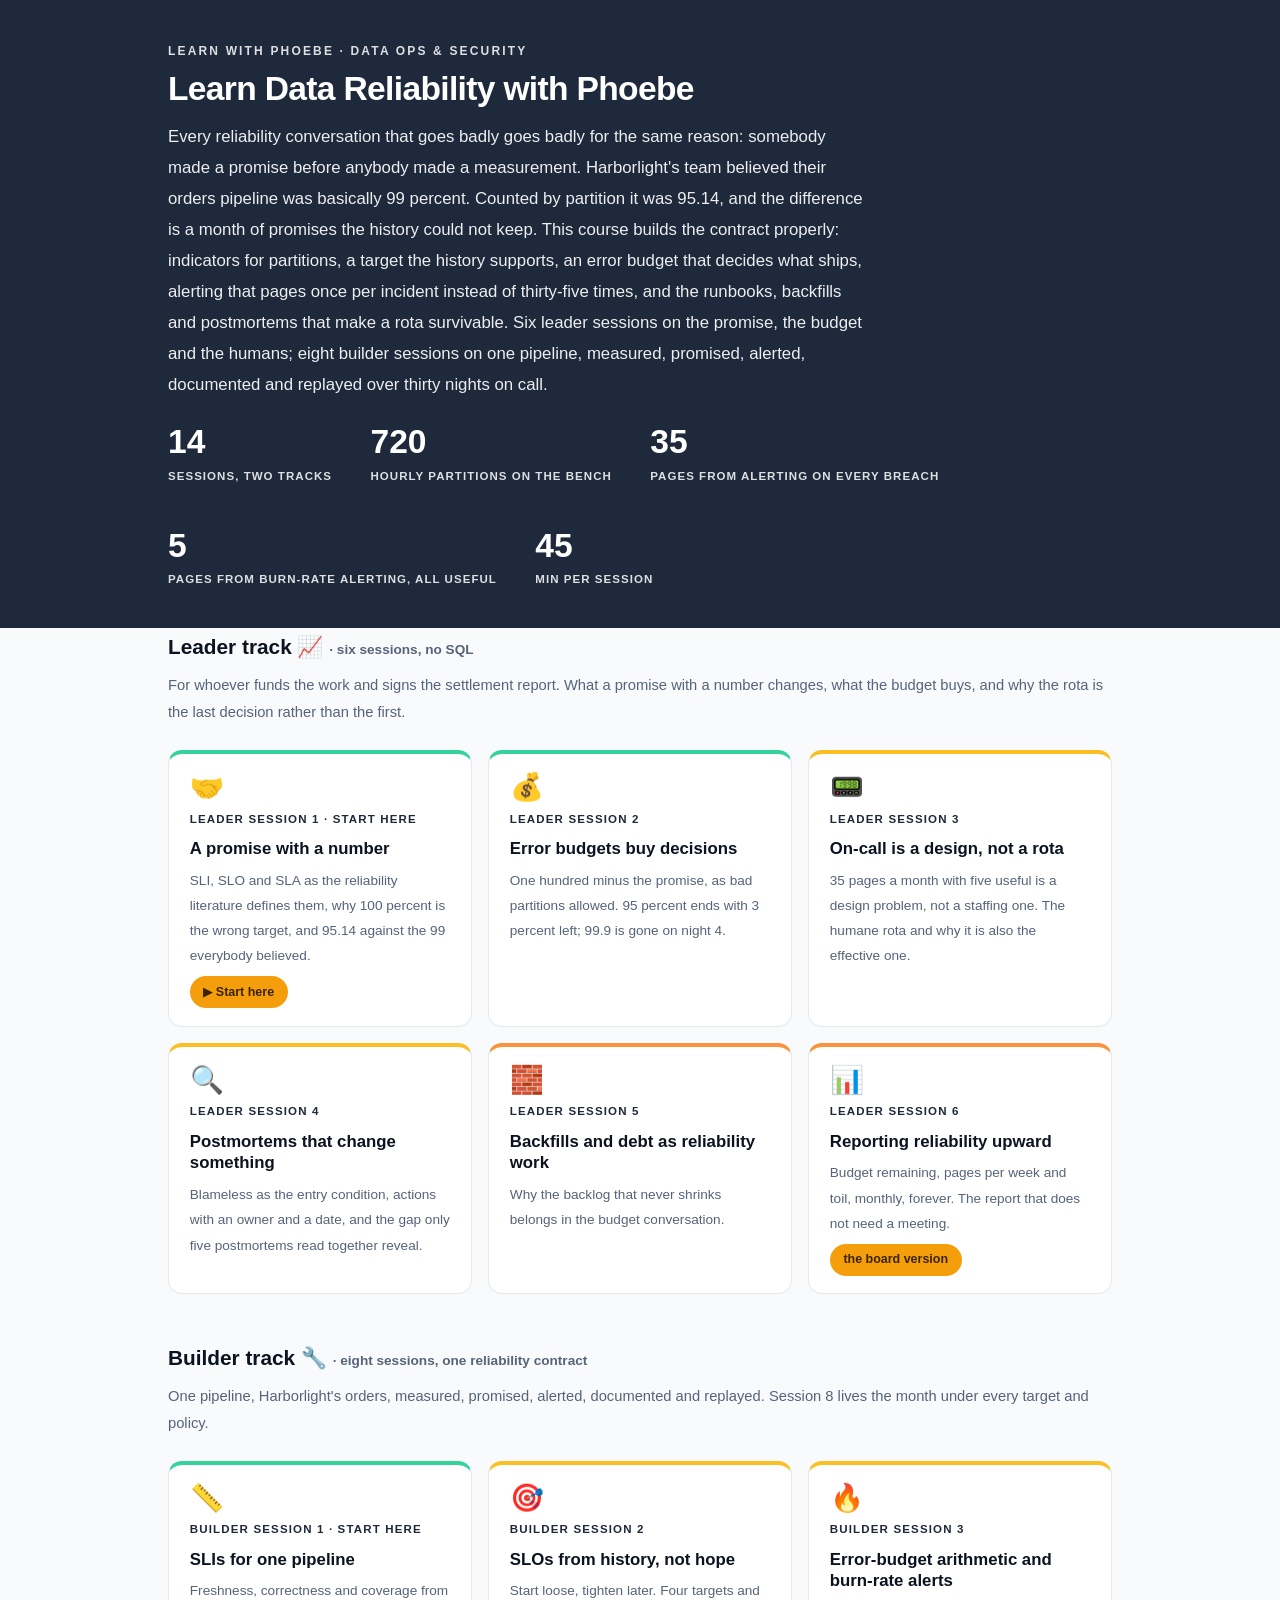
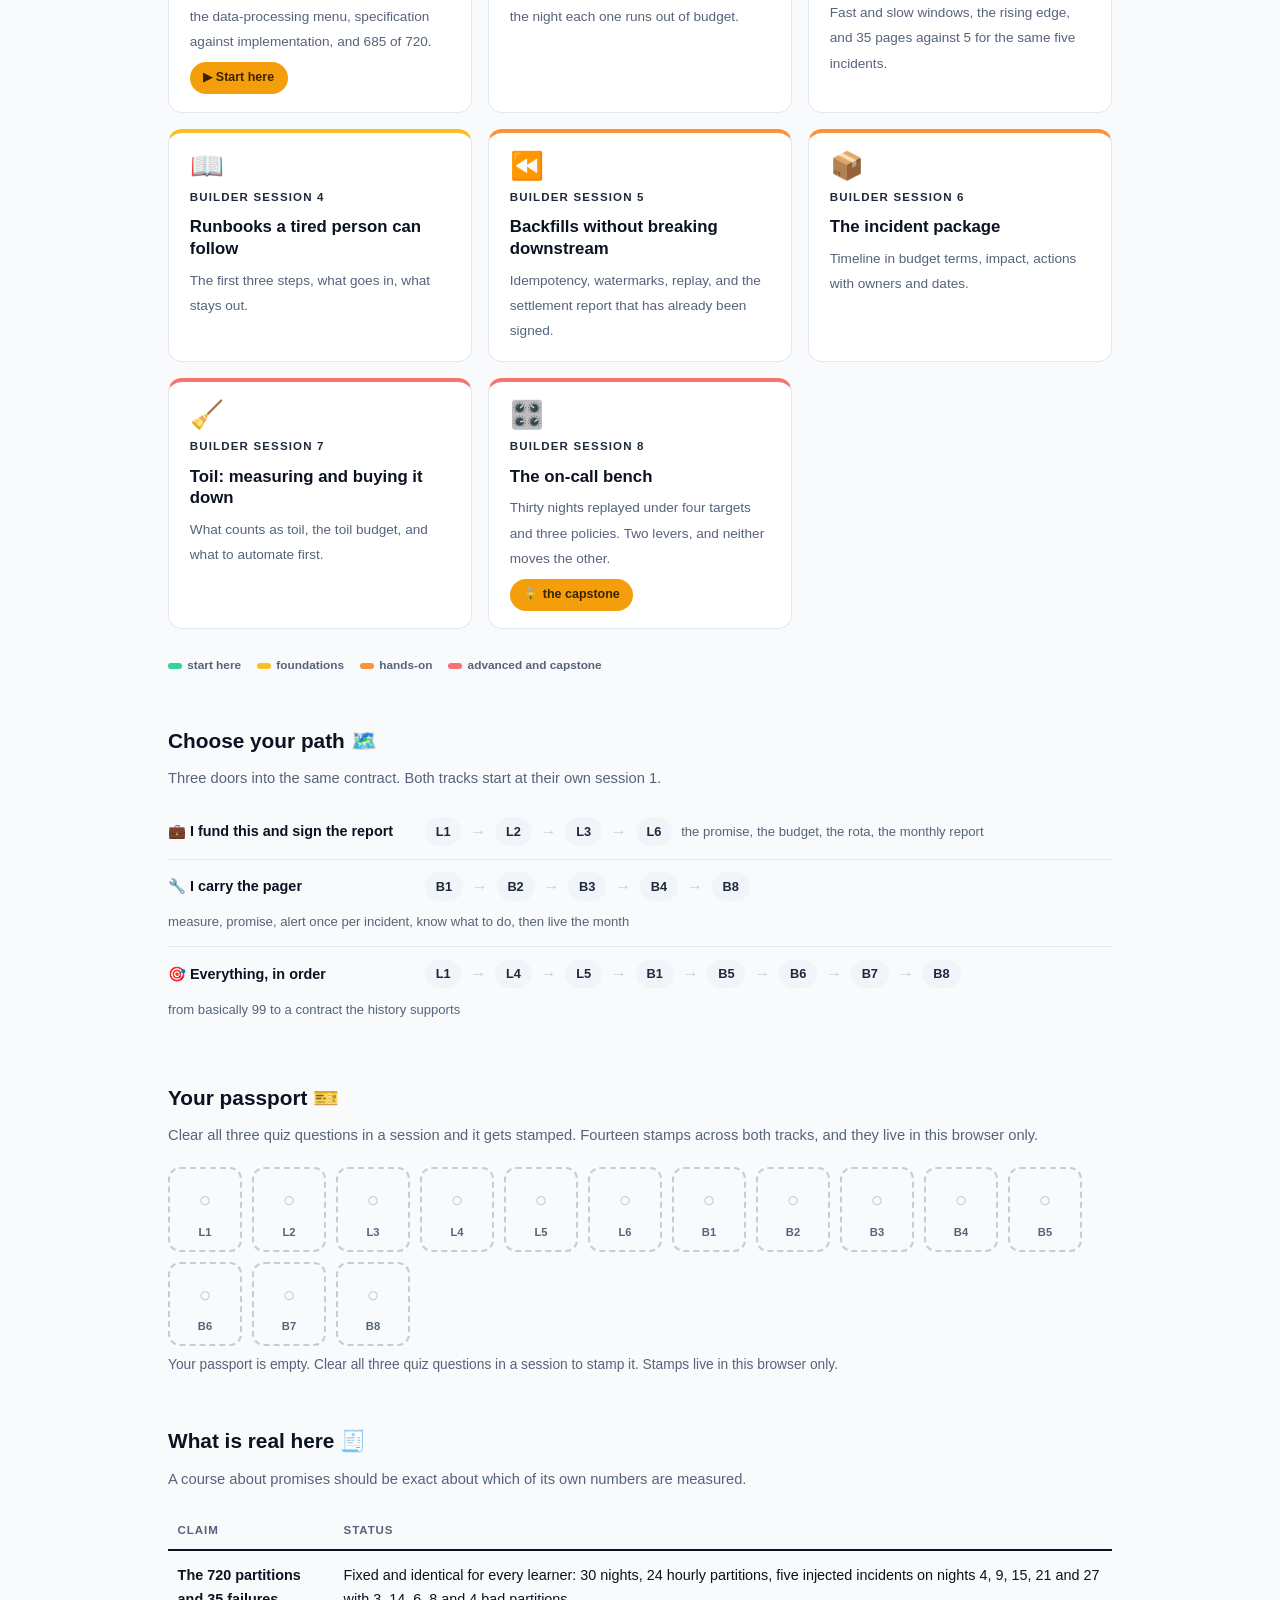
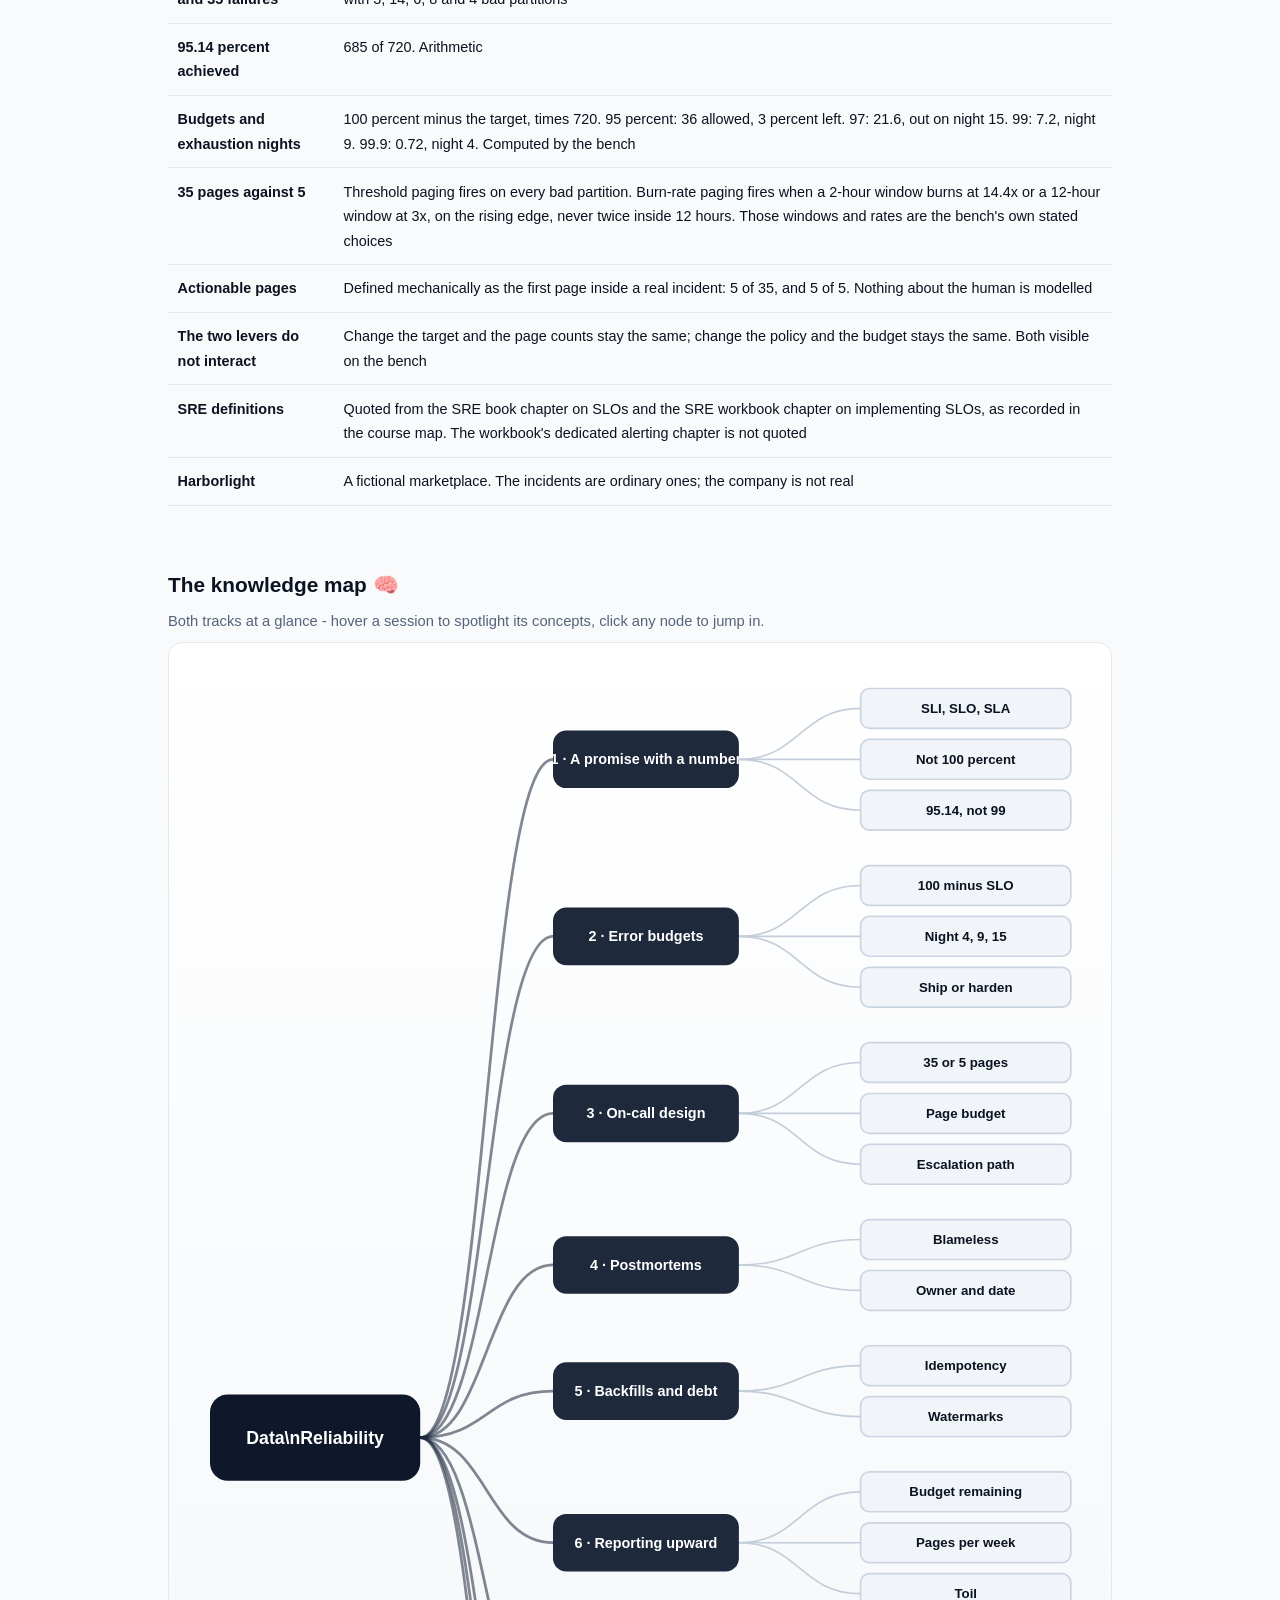
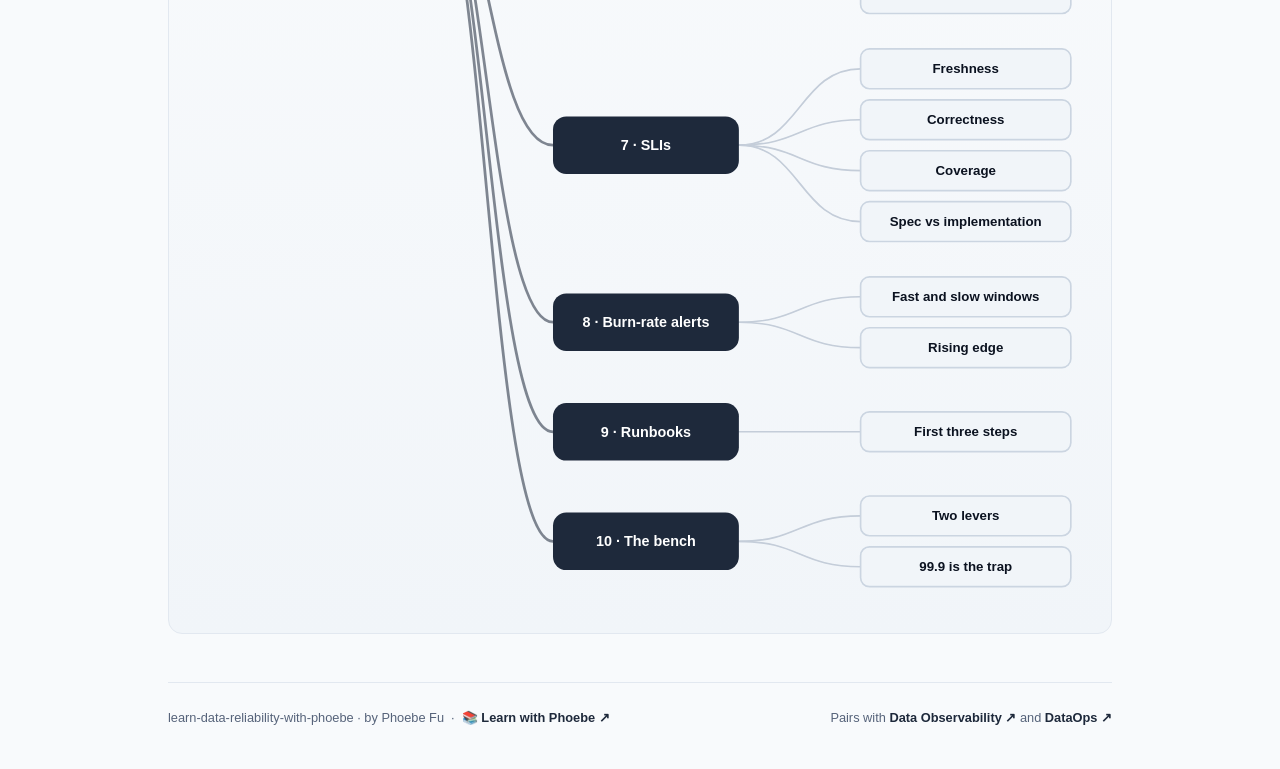
==== index.html @ 5e488631 "Landing page: remove the internal source-map path from the footer The landing page is the course's p" ====
<!DOCTYPE html>
<html lang="en">
<head>
<meta charset="UTF-8">
<meta name="viewport" content="width=device-width, initial-scale=1.0">
<!-- social:start -->
<meta name="description" content="Fourteen sessions on the promise, the budget and the people on call for a data pipeline: SLIs for partitions, targets set from history, error budgets, burn-rate alerting, runbooks, backfills and postmortems, replayed over thirty real nights. Free, by Phoebe Fu.">
<meta property="og:type" content="website">
<meta property="og:site_name" content="Learn with Phoebe">
<meta property="og:title" content="Learn Data Reliability with Phoebe">
<meta property="og:description" content="35 pages or 5, for the same five incidents. The target decides the budget; the policy decides the pages.">
<meta property="og:url" content="https://phoebefu6.github.io/learn-data-reliability-with-phoebe/">
<meta property="og:image" content="https://phoebefu6.github.io/learn-data-reliability-with-phoebe/assets/og-cover.png">
<meta name="twitter:card" content="summary_large_image">
<meta name="twitter:title" content="Learn Data Reliability with Phoebe">
<meta name="twitter:description" content="35 pages or 5, for the same five incidents. The target decides the budget; the policy decides the pages.">
<meta name="twitter:image" content="https://phoebefu6.github.io/learn-data-reliability-with-phoebe/assets/og-cover.png">
<!-- social:end -->
<title>Learn Data Reliability with Phoebe</title>
<link rel="stylesheet" href="assets/style.css?v=1">
<style>

  .stats-row { display: flex; gap: 2.4rem; margin-top: 1.5rem; flex-wrap: wrap; }
  .stat b { display: block; font-size: 2.1rem; font-weight: 800; line-height: 1.05; font-variant-numeric: tabular-nums; }
  .stat span { font-size: .72rem; opacity: .85; text-transform: uppercase; letter-spacing: .09em; font-weight: 600; }

  .course-grid { display: grid; grid-template-columns: repeat(auto-fit, minmax(17rem, 1fr)); gap: 1rem; margin-top: 1.5rem; }
  .course-card {
    border: 1px solid var(--hairline);
    border-top: 4px solid var(--diff, var(--indigo));
    border-radius: var(--radius);
    padding: 1.2rem 1.3rem 1.1rem;
    display: flex;
    flex-direction: column;
    gap: .5rem;
    text-decoration: none;
    color: var(--ink);
    background: #fff;
    transition: box-shadow .15s ease, border-color .15s ease, transform .15s ease;
    position: relative;
  }
  .course-card:hover { border-color: var(--indigo-soft); border-top-color: var(--diff, var(--indigo)); box-shadow: 0 8px 28px rgba(30,41,59,.16); transform: translateY(-3px); }
  .course-card .cicon { font-size: 1.7rem; line-height: 1; }
  .course-card .cnum { font-size: .72rem; font-weight: 700; color: var(--indigo); text-transform: uppercase; letter-spacing: .1em; }
  .course-card h3 { font-size: 1.05rem; font-weight: 800; line-height: 1.3; }
  .course-card p { font-size: .85rem; color: var(--muted); flex: 1; }
  .course-card .meta { display: flex; gap: .4rem; flex-wrap: wrap; }

  .diff-legend { display: flex; gap: 1rem; margin-top: 1.6rem; font-size: .74rem; color: var(--muted); font-weight: 600; flex-wrap: wrap; }
  .diff-legend i { display: inline-block; width: .85rem; height: .35rem; border-radius: 999px; margin-right: .35rem; vertical-align: middle; }

  .paths { margin-top: 2.6rem; }
  .paths h2 { font-size: 1.3rem; font-weight: 800; margin-bottom: .3rem; }
  .paths .plede { color: var(--muted); font-size: .92rem; margin-bottom: .8rem; }
  .path { display: flex; gap: .55rem; align-items: center; padding: .75rem 0; border-bottom: .5px solid var(--hairline); flex-wrap: wrap; }
  .path:last-child { border-bottom: none; }
  .path b { min-width: 15.5rem; font-size: .9rem; }
  .path .pstep { background: var(--indigo-50); color: var(--indigo); border-radius: 999px; padding: .16rem .68rem; font-weight: 700; font-size: .8rem; text-decoration: none; transition: all .12s ease; }
  .path .pstep:hover { background: var(--indigo); color: #fff; }
  .path .parr { color: var(--faint); font-weight: 700; }

  .mm-section { margin-top: 1.6rem; }
  .mm-section h2 { font-size: 1.3rem; font-weight: 800; margin-bottom: .2rem; }
  .mm-section .mm-lede { color: var(--muted); font-size: .92rem; margin-bottom: .4rem; }
  .mm-wrap { border: 1px solid var(--hairline); border-radius: var(--radius); background: linear-gradient(180deg,#fff,#F1F5F9); padding: .6rem; overflow-x: auto; }
  .mm-svg { width: 100%; height: auto; display: block; max-width: 60rem; margin: 0 auto; min-width: 34rem; }
  .mm-link { cursor: pointer; text-decoration: none; }
  .mm-node rect { transition: opacity .15s ease, filter .15s ease; }
  .mm-node text { pointer-events: none; }
  .mm-link:hover .mm-node rect { filter: brightness(1.06); }
  .mm-edge { transition: opacity .15s ease; }
</style>
</head>
<body>

<header class="masthead">
  <div class="wrap">
    <div class="eyebrow">Learn with Phoebe · Data Ops &amp; Security</div>
    <h1>Learn <span class="accent">Data Reliability</span> with Phoebe</h1>
    <p class="sub">Every reliability conversation that goes badly goes badly for the same reason: somebody made a promise before anybody made a measurement. Harborlight's team believed their orders pipeline was basically 99 percent. Counted by partition it was 95.14, and the difference is a month of promises the history could not keep. This course builds the contract properly: indicators for partitions, a target the history supports, an error budget that decides what ships, alerting that pages once per incident instead of thirty-five times, and the runbooks, backfills and postmortems that make a rota survivable. Six leader sessions on the promise, the budget and the humans; eight builder sessions on one pipeline, measured, promised, alerted, documented and replayed over thirty nights on call.</p>
    <div class="stats-row">
      <div class="stat"><b data-count="14">14</b><span>sessions, two tracks</span></div>
      <div class="stat"><b data-count="720">720</b><span>hourly partitions on the bench</span></div>
      <div class="stat"><b data-count="35">35</b><span>pages from alerting on every breach</span></div>
      <div class="stat"><b data-count="5">5</b><span>pages from burn-rate alerting, all useful</span></div>
      <div class="stat"><b data-count="45">45</b><span>min per session</span></div>
    </div>
  </div>
</header>

<main class="wrap">

  <section class="section">
    <div class="paths" style="margin-top:0">
      <h2>Leader track 📈 <span style="font-size:.85rem;font-weight:600;color:var(--muted)">· six sessions, no SQL</span></h2>
      <p class="plede">For whoever funds the work and signs the settlement report. What a promise with a number changes, what the budget buys, and why the rota is the last decision rather than the first.</p>
    </div>

    <div class="course-grid">
      <a class="course-card" href="courses/a1-promise-with-a-number.html" style="--diff:#34D399">
        <span class="cicon">🤝</span>
        <span class="cnum">Leader session 1 · start here</span>
        <h3>A promise with a number</h3>
        <p>SLI, SLO and SLA as the reliability literature defines them, why 100 percent is the wrong target, and 95.14 against the 99 everybody believed.</p>
        <span class="meta"><span class="pill amber">▶ Start here</span></span>
      </a>
      <a class="course-card" href="courses/a2-error-budgets.html" style="--diff:#34D399">
        <span class="cicon">💰</span>
        <span class="cnum">Leader session 2</span>
        <h3>Error budgets buy decisions</h3>
        <p>One hundred minus the promise, as bad partitions allowed. 95 percent ends with 3 percent left; 99.9 is gone on night 4.</p>
      </a>
      <a class="course-card" href="courses/a3-on-call-is-a-design.html" style="--diff:#FBBF24">
        <span class="cicon">📟</span>
        <span class="cnum">Leader session 3</span>
        <h3>On-call is a design, not a rota</h3>
        <p>35 pages a month with five useful is a design problem, not a staffing one. The humane rota and why it is also the effective one.</p>
      </a>
      <a class="course-card" href="courses/a4-postmortems.html" style="--diff:#FBBF24">
        <span class="cicon">🔍</span>
        <span class="cnum">Leader session 4</span>
        <h3>Postmortems that change something</h3>
        <p>Blameless as the entry condition, actions with an owner and a date, and the gap only five postmortems read together reveal.</p>
      </a>
      <a class="course-card" href="courses/a5-backfills-and-debt.html" style="--diff:#FB923C">
        <span class="cicon">🧱</span>
        <span class="cnum">Leader session 5</span>
        <h3>Backfills and debt as reliability work</h3>
        <p>Why the backlog that never shrinks belongs in the budget conversation.</p>
      </a>
      <a class="course-card" href="courses/a6-reporting-upward.html" style="--diff:#FB923C">
        <span class="cicon">📊</span>
        <span class="cnum">Leader session 6</span>
        <h3>Reporting reliability upward</h3>
        <p>Budget remaining, pages per week and toil, monthly, forever. The report that does not need a meeting.</p>
        <span class="meta"><span class="pill amber">the board version</span></span>
      </a>
    </div>
  </section>

  <section class="section">
    <div class="paths" style="margin-top:0">
      <h2>Builder track 🔧 <span style="font-size:.85rem;font-weight:600;color:var(--muted)">· eight sessions, one reliability contract</span></h2>
      <p class="plede">One pipeline, Harborlight's orders, measured, promised, alerted, documented and replayed. Session 8 lives the month under every target and policy.</p>
    </div>

    <div class="course-grid">
      <a class="course-card" href="courses/b1-slis-for-one-pipeline.html" style="--diff:#34D399">
        <span class="cicon">📏</span>
        <span class="cnum">Builder session 1 · start here</span>
        <h3>SLIs for one pipeline</h3>
        <p>Freshness, correctness and coverage from the data-processing menu, specification against implementation, and 685 of 720.</p>
        <span class="meta"><span class="pill amber">▶ Start here</span></span>
      </a>
      <a class="course-card" href="courses/b2-slos-from-history.html" style="--diff:#FBBF24">
        <span class="cicon">🎯</span>
        <span class="cnum">Builder session 2</span>
        <h3>SLOs from history, not hope</h3>
        <p>Start loose, tighten later. Four targets and the night each one runs out of budget.</p>
      </a>
      <a class="course-card" href="courses/b3-burn-rate-alerts.html" style="--diff:#FBBF24">
        <span class="cicon">🔥</span>
        <span class="cnum">Builder session 3</span>
        <h3>Error-budget arithmetic and burn-rate alerts</h3>
        <p>Fast and slow windows, the rising edge, and 35 pages against 5 for the same five incidents.</p>
      </a>
      <a class="course-card" href="courses/b4-runbooks.html" style="--diff:#FBBF24">
        <span class="cicon">📖</span>
        <span class="cnum">Builder session 4</span>
        <h3>Runbooks a tired person can follow</h3>
        <p>The first three steps, what goes in, what stays out.</p>
      </a>
      <a class="course-card" href="courses/b5-backfills.html" style="--diff:#FB923C">
        <span class="cicon">⏪</span>
        <span class="cnum">Builder session 5</span>
        <h3>Backfills without breaking downstream</h3>
        <p>Idempotency, watermarks, replay, and the settlement report that has already been signed.</p>
      </a>
      <a class="course-card" href="courses/b6-incident-package.html" style="--diff:#FB923C">
        <span class="cicon">📦</span>
        <span class="cnum">Builder session 6</span>
        <h3>The incident package</h3>
        <p>Timeline in budget terms, impact, actions with owners and dates.</p>
      </a>
      <a class="course-card" href="courses/b7-toil.html" style="--diff:#F87171">
        <span class="cicon">🧹</span>
        <span class="cnum">Builder session 7</span>
        <h3>Toil: measuring and buying it down</h3>
        <p>What counts as toil, the toil budget, and what to automate first.</p>
      </a>
      <a class="course-card" href="courses/b8-on-call-bench.html" style="--diff:#F87171">
        <span class="cicon">🎛️</span>
        <span class="cnum">Builder session 8</span>
        <h3>The on-call bench</h3>
        <p>Thirty nights replayed under four targets and three policies. Two levers, and neither moves the other.</p>
        <span class="meta"><span class="pill amber">🔒 the capstone</span></span>
      </a>
    </div>

    <div class="diff-legend">
      <span><i style="background:#34D399"></i>start here</span>
      <span><i style="background:#FBBF24"></i>foundations</span>
      <span><i style="background:#FB923C"></i>hands-on</span>
      <span><i style="background:#F87171"></i>advanced and capstone</span>
    </div>
  </section>

  <section class="section">
    <div class="paths">
      <h2>Choose your path 🗺️</h2>
      <p class="plede">Three doors into the same contract. Both tracks start at their own session 1.</p>
      <div class="path"><b>💼 I fund this and sign the report</b>
        <a class="pstep" href="courses/a1-promise-with-a-number.html">L1</a>
        <span class="parr">→</span>
        <a class="pstep" href="courses/a2-error-budgets.html">L2</a>
        <span class="parr">→</span>
        <a class="pstep" href="courses/a3-on-call-is-a-design.html">L3</a>
        <span class="parr">→</span>
        <a class="pstep" href="courses/a6-reporting-upward.html">L6</a>
        <span style="font-size:.82rem;color:var(--muted)">the promise, the budget, the rota, the monthly report</span>
      </div>
      <div class="path"><b>🔧 I carry the pager</b>
        <a class="pstep" href="courses/b1-slis-for-one-pipeline.html">B1</a>
        <span class="parr">→</span>
        <a class="pstep" href="courses/b2-slos-from-history.html">B2</a>
        <span class="parr">→</span>
        <a class="pstep" href="courses/b3-burn-rate-alerts.html">B3</a>
        <span class="parr">→</span>
        <a class="pstep" href="courses/b4-runbooks.html">B4</a>
        <span class="parr">→</span>
        <a class="pstep" href="courses/b8-on-call-bench.html">B8</a>
        <span style="font-size:.82rem;color:var(--muted)">measure, promise, alert once per incident, know what to do, then live the month</span>
      </div>
      <div class="path"><b>🎯 Everything, in order</b>
        <a class="pstep" href="courses/a1-promise-with-a-number.html">L1</a>
        <span class="parr">→</span>
        <a class="pstep" href="courses/a4-postmortems.html">L4</a>
        <span class="parr">→</span>
        <a class="pstep" href="courses/a5-backfills-and-debt.html">L5</a>
        <span class="parr">→</span>
        <a class="pstep" href="courses/b1-slis-for-one-pipeline.html">B1</a>
        <span class="parr">→</span>
        <a class="pstep" href="courses/b5-backfills.html">B5</a>
        <span class="parr">→</span>
        <a class="pstep" href="courses/b6-incident-package.html">B6</a>
        <span class="parr">→</span>
        <a class="pstep" href="courses/b7-toil.html">B7</a>
        <span class="parr">→</span>
        <a class="pstep" href="courses/b8-on-call-bench.html">B8</a>
        <span style="font-size:.82rem;color:var(--muted)">from basically 99 to a contract the history supports</span>
      </div>
    </div>
  </section>

  <section class="section">
    <div class="paths" style="margin-top:0">
      <h2>Your passport 🎫</h2>
      <p class="plede">Clear all three quiz questions in a session and it gets stamped. Fourteen stamps across both tracks, and they live in this browser only.</p>
    </div>
    <div class="pp-strip"></div>
  </section>

  <section class="section">
    <div class="paths" style="margin-top:0">
      <h2>What is real here 🧾</h2>
      <p class="plede">A course about promises should be exact about which of its own numbers are measured.</p>
    </div>
    <table class="clean">
      <tr><th>Claim</th><th>Status</th></tr>
      <tr><td>The 720 partitions and 35 failures</td><td>Fixed and identical for every learner: 30 nights, 24 hourly partitions, five injected incidents on nights 4, 9, 15, 21 and 27 with 3, 14, 6, 8 and 4 bad partitions</td></tr>
      <tr><td>95.14 percent achieved</td><td>685 of 720. Arithmetic</td></tr>
      <tr><td>Budgets and exhaustion nights</td><td>100 percent minus the target, times 720. 95 percent: 36 allowed, 3 percent left. 97: 21.6, out on night 15. 99: 7.2, night 9. 99.9: 0.72, night 4. Computed by the bench</td></tr>
      <tr><td>35 pages against 5</td><td>Threshold paging fires on every bad partition. Burn-rate paging fires when a 2-hour window burns at 14.4x or a 12-hour window at 3x, on the rising edge, never twice inside 12 hours. Those windows and rates are the bench's own stated choices</td></tr>
      <tr><td>Actionable pages</td><td>Defined mechanically as the first page inside a real incident: 5 of 35, and 5 of 5. Nothing about the human is modelled</td></tr>
      <tr><td>The two levers do not interact</td><td>Change the target and the page counts stay the same; change the policy and the budget stays the same. Both visible on the bench</td></tr>
      <tr><td>SRE definitions</td><td>Quoted from the SRE book chapter on SLOs and the SRE workbook chapter on implementing SLOs, as recorded in the course map. The workbook's dedicated alerting chapter is not quoted</td></tr>
      <tr><td>Harborlight</td><td>A fictional marketplace. The incidents are ordinary ones; the company is not real</td></tr>
    </table>
  </section>

  <section class="section mm-section">
    <h2>The knowledge map 🧠</h2>
    <p class="mm-lede">Both tracks at a glance - hover a session to spotlight its concepts, click any node to jump in.</p>
    <div class="mm-wrap"><div id="mindmap"></div></div>
  </section>

  <footer class="pagefoot">
    <span>learn-data-reliability-with-phoebe · by Phoebe Fu &nbsp;·&nbsp; 📚 <a href="https://phoebefu6.github.io/learn-with-phoebe/">Learn with Phoebe ↗</a></span>
    <span>Pairs with <a href="https://phoebefu6.github.io/learn-data-observability-with-phoebe/">Data Observability ↗</a> and <a href="https://phoebefu6.github.io/learn-dataops-with-phoebe/">DataOps ↗</a></span>
  </footer>

</main>

<script>
window.MINDMAP_DATA = {
  "title": "Data\\nReliability",
  "centerColor": "#0F172A",
  "sessions": [
    {
      "label": "A promise with a number",
      "href": "courses/a1-promise-with-a-number.html",
      "concepts": [
        {
          "label": "SLI, SLO, SLA",
          "href": "courses/a1-promise-with-a-number.html"
        },
        {
          "label": "Not 100 percent",
          "href": "courses/a1-promise-with-a-number.html"
        },
        {
          "label": "95.14, not 99",
          "href": "courses/b1-slis-for-one-pipeline.html"
        }
      ]
    },
    {
      "label": "Error budgets",
      "href": "courses/a2-error-budgets.html",
      "concepts": [
        {
          "label": "100 minus SLO",
          "href": "courses/a2-error-budgets.html"
        },
        {
          "label": "Night 4, 9, 15",
          "href": "courses/b2-slos-from-history.html"
        },
        {
          "label": "Ship or harden",
          "href": "courses/a2-error-budgets.html"
        }
      ]
    },
    {
      "label": "On-call design",
      "href": "courses/a3-on-call-is-a-design.html",
      "concepts": [
        {
          "label": "35 or 5 pages",
          "href": "courses/b8-on-call-bench.html"
        },
        {
          "label": "Page budget",
          "href": "courses/a3-on-call-is-a-design.html"
        },
        {
          "label": "Escalation path",
          "href": "courses/a3-on-call-is-a-design.html"
        }
      ]
    },
    {
      "label": "Postmortems",
      "href": "courses/a4-postmortems.html",
      "concepts": [
        {
          "label": "Blameless",
          "href": "courses/a4-postmortems.html"
        },
        {
          "label": "Owner and date",
          "href": "courses/b6-incident-package.html"
        }
      ]
    },
    {
      "label": "Backfills and debt",
      "href": "courses/a5-backfills-and-debt.html",
      "concepts": [
        {
          "label": "Idempotency",
          "href": "courses/b5-backfills.html"
        },
        {
          "label": "Watermarks",
          "href": "courses/b5-backfills.html"
        }
      ]
    },
    {
      "label": "Reporting upward",
      "href": "courses/a6-reporting-upward.html",
      "concepts": [
        {
          "label": "Budget remaining",
          "href": "courses/a6-reporting-upward.html"
        },
        {
          "label": "Pages per week",
          "href": "courses/a6-reporting-upward.html"
        },
        {
          "label": "Toil",
          "href": "courses/b7-toil.html"
        }
      ]
    },
    {
      "label": "SLIs",
      "href": "courses/b1-slis-for-one-pipeline.html",
      "concepts": [
        {
          "label": "Freshness",
          "href": "courses/b1-slis-for-one-pipeline.html"
        },
        {
          "label": "Correctness",
          "href": "courses/b1-slis-for-one-pipeline.html"
        },
        {
          "label": "Coverage",
          "href": "courses/b1-slis-for-one-pipeline.html"
        },
        {
          "label": "Spec vs implementation",
          "href": "courses/b1-slis-for-one-pipeline.html"
        }
      ]
    },
    {
      "label": "Burn-rate alerts",
      "href": "courses/b3-burn-rate-alerts.html",
      "concepts": [
        {
          "label": "Fast and slow windows",
          "href": "courses/b3-burn-rate-alerts.html"
        },
        {
          "label": "Rising edge",
          "href": "courses/b3-burn-rate-alerts.html"
        }
      ]
    },
    {
      "label": "Runbooks",
      "href": "courses/b4-runbooks.html",
      "concepts": [
        {
          "label": "First three steps",
          "href": "courses/b4-runbooks.html"
        }
      ]
    },
    {
      "label": "The bench",
      "href": "courses/b8-on-call-bench.html",
      "concepts": [
        {
          "label": "Two levers",
          "href": "courses/b8-on-call-bench.html"
        },
        {
          "label": "99.9 is the trap",
          "href": "courses/b8-on-call-bench.html"
        }
      ]
    }
  ]
};
</script>
<script src="assets/app.js?v=1"></script>
<script src="assets/mindmap.js?v=1"></script>
</body>
</html>
---- assets/style.css ----
/* learn-mcp-with-phoebe - editorial bold design system
   Accent: SQLite blue #1E293B · Ink navy #0F172A · Flagship: amber #F59E0B
   (CSS var names still read --indigo/--amber; they hold SQL-blue values.) */

:root {
  --indigo: #1E293B;
  --indigo-deep: #0F172A;
  --indigo-mid: #94A3B8;
  --indigo-soft: #CBD5E1;
  --indigo-50: #F1F5F9;
  --ink: #0B1220;
  --muted: #56637A;
  --faint: #C4CDD9;
  --hairline: #E2E8F0;
  --amber: #F59E0B;
  --amber-ink: #3A2400;
  --amber-50: #FEF3C7;
  --paper: #F8FAFC;
  --code-bg: #0F172A;
  --code-ink: #E2E8F0;
  --radius: 14px;
}

* { margin: 0; padding: 0; box-sizing: border-box; }

html { font-size: 16px; scroll-behavior: smooth; }
html.zoom-125 { font-size: 20px; }
html.zoom-150 { font-size: 24px; }

body {
  font-family: "Inter", -apple-system, BlinkMacSystemFont, "Segoe UI", Roboto, sans-serif;
  background: var(--paper);
  color: var(--ink);
  line-height: 1.85;
  font-feature-settings: "tnum";
}

.wrap { max-width: 62rem; margin: 0 auto; padding: 0 1.5rem; }

/* ---------- header band ---------- */
.masthead {
  background: var(--indigo);
  color: #fff;
  padding: 2.5rem 0 2.25rem;
}
.masthead .eyebrow {
  font-size: .75rem;
  letter-spacing: .18em;
  text-transform: uppercase;
  opacity: .85;
  font-weight: 600;
}
.masthead h1 {
  font-size: 2.1rem;
  line-height: 1.15;
  font-weight: 800;
  margin: .5rem 0 .75rem;
  letter-spacing: -.02em;
}
.masthead h1 .accent { color: inherit; }
.masthead .sub { font-size: 1.05rem; opacity: .92; max-width: 44rem; }

.chip-row { display: flex; flex-wrap: wrap; gap: .5rem; margin-top: 1.1rem; }
.chip {
  display: inline-flex;
  align-items: center;
  gap: .35rem;
  border-radius: 999px;
  padding: .25rem .8rem;
  font-size: .78rem;
  font-weight: 600;
  white-space: nowrap;
}
.chip.level { background: #fff; color: var(--indigo); }
.chip.audience { background: rgba(255,255,255,.16); color: #fff; border: 1px solid rgba(255,255,255,.35); }
.chip.time { background: var(--ink); color: #fff; font-variant-numeric: tabular-nums; }


/* ---------- toolbar ---------- */
.toolbar {
  position: sticky;
  top: 0;
  z-index: 40;
  background: rgba(255,255,255,.94);
  backdrop-filter: blur(6px);
  border-bottom: 1px solid var(--hairline);
  padding: .55rem 0;
}
.toolbar .wrap { display: flex; align-items: center; gap: .6rem; }
.toolbar .crumb { font-size: .8rem; color: var(--muted); font-weight: 600; margin-right: auto; }
.toolbar .crumb a { color: var(--indigo); text-decoration: none; }
.btn {
  border: 1px solid var(--hairline);
  background: #fff;
  color: var(--ink);
  border-radius: 999px;
  padding: .35rem .9rem;
  font-size: .78rem;
  font-weight: 600;
  cursor: pointer;
  font-family: inherit;
  transition: all .15s ease;
}
.btn:hover { border-color: var(--indigo); color: var(--indigo); }
.btn.primary { background: var(--indigo); border-color: var(--indigo); color: #fff; }
.btn.primary:hover { background: var(--indigo-deep); }

/* ---------- sections ---------- */
main { padding: 2.5rem 0 4rem; }

.section { margin-bottom: 2.8rem; }
.section-kicker { margin-bottom: 1rem; }
.section-kicker .klabel {
  display: block;
  font-size: .72rem;
  text-transform: uppercase;
  letter-spacing: .1em;
  color: var(--indigo);
  font-weight: 700;
  margin-bottom: .35rem;
}
.section-kicker h2 {
  font-size: 1.45rem;
  font-weight: 800;
  letter-spacing: -.01em;
  display: flex;
  align-items: center;
  gap: .7rem;
  flex-wrap: wrap;
}
.section-kicker .tag {
  border-radius: 999px;
  padding: .18rem .7rem;
  font-size: .7rem;
  font-weight: 700;
  text-transform: uppercase;
  letter-spacing: .08em;
}
.tag.concept { background: var(--indigo-50); color: var(--indigo); }
.tag.demo { background: var(--amber-50); color: var(--amber-ink); }
.tag.exercise { background: var(--ink); color: #fff; }

.lede { color: var(--muted); max-width: 46rem; margin-bottom: 1.4rem; line-height: 1.8; }

/* live vs self-study markers on cards */
.mode {
  font-size: .64rem;
  font-weight: 700;
  text-transform: uppercase;
  letter-spacing: .07em;
  padding: .14rem .6rem;
  border-radius: 999px;
  flex: none;
}
.mode.live { background: var(--indigo); color: #fff; }
.mode.self { background: #fff; color: var(--muted); border: 1px solid var(--hairline); }

/* ---------- accordions ---------- */
details.card {
  border: 1px solid var(--hairline);
  border-radius: var(--radius);
  margin-bottom: .8rem;
  overflow: hidden;
  background: #fff;
}
details.card[open] { border-color: var(--indigo-soft); box-shadow: 0 8px 28px rgba(134,25,143,.08); }
details.card summary {
  list-style: none;
  cursor: pointer;
  padding: 1rem 1.25rem;
  display: flex;
  align-items: center;
  gap: .75rem;
  font-weight: 700;
  font-size: 1.02rem;
  user-select: none;
}
details.card summary::-webkit-details-marker { display: none; }
details.card summary .dot {
  width: .6rem; height: .6rem;
  border-radius: 999px;
  background: var(--indigo);
  flex: none;
}
details.card summary .mini { margin-left: auto; font-size: .72rem; color: var(--muted); font-weight: 600; white-space: nowrap; }
details.card summary .caret { transition: transform .2s ease; color: var(--indigo); font-size: .8rem; }
details.card[open] summary .caret { transform: rotate(90deg); }
details.card .body { padding: 0 1.25rem 1.4rem; border-top: 1px solid var(--hairline); padding-top: 1.15rem; }
details.card .body p { margin-bottom: 1.05rem; max-width: 48rem; }
details.card .body p:last-child { margin-bottom: 0; }
details.card .body ul, details.card .body ol { margin: 0 0 1.1rem 1.2rem; max-width: 47rem; }
details.card .body li { margin-bottom: .65rem; }
details.card .body h4 { font-size: .95rem; font-weight: 700; margin: 1.1rem 0 .45rem; }
details.card .body h4:first-child { margin-top: 0; }

/* ---------- pills & legends ---------- */
.legend { display: flex; flex-wrap: wrap; gap: .5rem; margin: 0 0 1.2rem; }
.pill {
  display: inline-flex;
  align-items: center;
  gap: .4rem;
  border-radius: 999px;
  padding: .28rem .85rem;
  font-size: .78rem;
  font-weight: 600;
}
.pill.solid { background: var(--indigo); color: #fff; }
.pill.light { background: var(--indigo-50); color: var(--indigo); }
.pill.inkpill { background: var(--ink); color: #fff; }
.pill.amber, .pill.peach { background: var(--amber); color: var(--amber-ink); }
.pill.bare { color: var(--faint); }

/* ---------- 4D grid ---------- */
.grid-2 { display: grid; grid-template-columns: repeat(auto-fit, minmax(15rem, 1fr)); gap: .8rem; margin: .5rem 0 1rem; }
.d-card {
  border: 1px solid var(--hairline);
  border-left: 4px solid var(--indigo);
  border-radius: 10px;
  padding: 1rem 1.1rem;
}
.d-card h4 { font-size: .95rem; margin-bottom: .3rem; }
.d-card h4 .lead-letter { color: var(--indigo); }
.d-card p { font-size: .86rem; color: var(--muted); margin: 0; }

/* ---------- tables ---------- */
table.clean { width: 100%; border-collapse: collapse; font-size: .9rem; margin: .4rem 0 1rem; }
table.clean th {
  text-align: left;
  font-size: .72rem;
  text-transform: uppercase;
  letter-spacing: .08em;
  color: var(--muted);
  padding: .5rem .6rem;
  border-bottom: 2px solid var(--ink);
}
table.clean td { padding: .7rem .6rem; border-bottom: .5px solid var(--hairline); vertical-align: top; line-height: 1.7; }
table.clean td:first-child { font-weight: 600; }

/* ---------- prompt boxes ---------- */
.prompt-box {
  position: relative;
  background: var(--code-bg);
  color: var(--code-ink);
  border-radius: var(--radius);
  padding: 1.1rem 1.2rem;
  margin: 1rem 0 1.2rem;
  font-family: "SF Mono", ui-monospace, Menlo, Consolas, monospace;
  font-size: .84rem;
  line-height: 1.65;
  white-space: pre-wrap;
  word-break: break-word;
}
.prompt-box .label {
  position: absolute;
  top: -0.7rem;
  left: 1rem;
  background: var(--indigo);
  color: #fff;
  font-family: "Inter", -apple-system, sans-serif;
  font-size: .68rem;
  font-weight: 700;
  letter-spacing: .06em;
  text-transform: uppercase;
  border-radius: 999px;
  padding: .15rem .7rem;
}
.prompt-box.bad .label { background: var(--faint); color: var(--ink); }
.prompt-box.good .label { background: var(--amber); color: var(--amber-ink); }
.copy-btn {
  position: absolute;
  top: .7rem;
  right: .7rem;
  background: rgba(255,255,255,.1);
  border: 1px solid rgba(255,255,255,.25);
  color: #fff;
  border-radius: 999px;
  padding: .25rem .8rem;
  font-size: .72rem;
  font-weight: 600;
  cursor: pointer;
  font-family: "Inter", -apple-system, sans-serif;
  transition: background .15s ease;
}
.copy-btn:hover { background: rgba(255,255,255,.22); }
.copy-btn.copied { background: var(--amber); border-color: var(--amber); color: var(--amber-ink); }

/* ---------- demo steps ---------- */
.steps { counter-reset: step; margin: .6rem 0 1rem; }
.step {
  display: flex;
  gap: .9rem;
  padding: .85rem 0;
  border-bottom: .5px solid var(--hairline);
}
.step:last-child { border-bottom: none; }
.step::before {
  counter-increment: step;
  content: counter(step);
  flex: none;
  width: 1.7rem; height: 1.7rem;
  border-radius: 999px;
  background: var(--indigo-50);
  color: var(--indigo);
  font-weight: 700;
  font-size: .85rem;
  display: inline-flex;
  align-items: center;
  justify-content: center;
  margin-top: .1rem;
}
.step p { margin: 0; }

/* ---------- callouts ---------- */
.callout {
  border-radius: var(--radius);
  padding: 1rem 1.2rem;
  margin: 1rem 0;
  font-size: .92rem;
}
.callout.tip { background: var(--indigo-50); border-left: 4px solid var(--indigo); }
.callout.win { background: var(--amber-50); border-left: 4px solid var(--amber); }
.callout strong:first-child { display: block; margin-bottom: .2rem; }

.callout.example {
  background: #FFFFFF;
  border: 1px solid var(--hairline);
  border-left: 4px solid var(--amber);
  font-size: .9rem;
}
.callout.example .ex-pill {
  display: inline-block;
  background: var(--amber);
  color: var(--amber-ink);
  border-radius: 999px;
  padding: .15rem .7rem;
  font-size: .68rem;
  font-weight: 700;
  text-transform: uppercase;
  letter-spacing: .06em;
  margin-bottom: .5rem;
}
.callout.example p { margin: 0 0 .75rem; max-width: 47rem; }
.callout.example p:last-child { margin-bottom: 0; }
.callout.example ul { margin: 0 0 0 1.1rem; max-width: 46rem; }
.callout.example li { margin-bottom: .6rem; }
.callout.example li:last-child { margin-bottom: 0; }

/* ---------- zoomable figures ---------- */
figure.zoomable {
  border: 1px solid var(--hairline);
  border-radius: var(--radius);
  padding: 1.2rem;
  margin: 1rem 0 1.4rem;
  cursor: zoom-in;
  transition: box-shadow .15s ease;
  background: #fff;
}
figure.zoomable:hover { box-shadow: 0 8px 28px rgba(134,25,143,.12); }
figure.zoomable svg, figure.zoomable img { width: 100%; height: auto; display: block; }
figure.zoomable figcaption {
  margin-top: .6rem;
  font-size: .76rem;
  color: var(--muted);
  font-weight: 600;
  display: flex;
  align-items: center;
  gap: .4rem;
}

.lightbox {
  position: fixed;
  inset: 0;
  z-index: 100;
  background: rgba(17,24,39,.9);
  display: none;
  align-items: center;
  justify-content: center;
  padding: 3vh 3vw;
  cursor: zoom-out;
}
.lightbox.open { display: flex; }
.lightbox .inner {
  background: #fff;
  border-radius: var(--radius);
  padding: 2rem;
  max-width: 94vw;
  max-height: 92vh;
  overflow: auto;
}
.lightbox .inner svg, .lightbox .inner img { width: min(88vw, 70rem); height: auto; }
.lightbox .close-hint {
  position: fixed;
  top: 1rem; right: 1.4rem;
  color: #fff;
  font-size: .8rem;
  font-weight: 600;
  opacity: .8;
}

/* ---------- courses covered ---------- */
.covered { border: 1px solid var(--hairline); border-radius: var(--radius); overflow: hidden; }
.covered-row {
  display: flex;
  align-items: baseline;
  gap: .8rem;
  padding: .75rem 1.1rem;
  border-bottom: .5px solid var(--hairline);
  font-size: .9rem;
}
.covered-row:last-child { border-bottom: none; }
.covered-row .status { flex: none; }
.covered-row .name { font-weight: 600; }
.covered-row .note { margin-left: auto; color: var(--muted); font-size: .78rem; text-align: right; }

/* ---------- cheat sheet footer ---------- */
.cheat {
  background: var(--ink);
  color: #fff;
  border-radius: var(--radius);
  padding: 1.6rem 1.6rem 1.3rem;
  margin-top: 3rem;
}
.cheat h3 { font-size: 1.1rem; margin-bottom: 1rem; }
.cheat h3 span { color: var(--indigo-soft); }
.cheat .grid-2 { gap: 1rem; }
.cheat .cheat-item { border-left: 3px solid var(--indigo-mid); padding-left: .8rem; }
.cheat .cheat-item b { display: block; font-size: .85rem; color: var(--indigo-soft); }
.cheat .cheat-item span { font-size: .82rem; opacity: .85; }

footer.pagefoot {
  border-top: 1px solid var(--hairline);
  margin-top: 3rem;
  padding: 1.4rem 0 2.5rem;
  font-size: .8rem;
  color: var(--muted);
  display: flex;
  justify-content: space-between;
  flex-wrap: wrap;
  gap: .8rem;
}
footer.pagefoot a { color: var(--indigo); text-decoration: none; font-weight: 600; }

/* ---------- wayfinding: reading progress + section dots + part numbers ---------- */

#progress-bar {
  position: fixed;
  top: 0; left: 0;
  height: 3px;
  width: 0;
  background: linear-gradient(90deg, var(--indigo), var(--amber));
  z-index: 90;
}

.pagenav {
  position: fixed;
  right: 1.1rem;
  top: 50%;
  transform: translateY(-50%);
  z-index: 50;
  display: flex;
  flex-direction: column;
  gap: .55rem;
}
.pagenav a {
  width: .68rem; height: .68rem;
  border-radius: 999px;
  background: #fff;
  border: 2px solid var(--faint);
  display: block;
  position: relative;
  transition: all .15s ease;
}
.pagenav a:hover { border-color: var(--indigo); transform: scale(1.3); }
.pagenav a.active { background: var(--indigo); border-color: var(--indigo); }
.pagenav a .nlabel {
  position: absolute;
  right: 1.4rem;
  top: 50%;
  transform: translateY(-50%);
  background: var(--ink);
  color: #fff;
  font-size: .7rem;
  font-weight: 600;
  padding: .22rem .65rem;
  border-radius: 6px;
  white-space: nowrap;
  opacity: 0;
  pointer-events: none;
  transition: opacity .15s ease;
}
.pagenav a:hover .nlabel { opacity: 1; }
@media (max-width: 74rem) { .pagenav { display: none; } }

main { counter-reset: partnum -1; }
.section .section-kicker { position: relative; }
.section .section-kicker::before {
  counter-increment: partnum;
  content: counter(partnum, decimal-leading-zero);
  position: absolute;
  right: 0;
  top: -1.2rem;
  font-size: 4.4rem;
  font-weight: 800;
  color: var(--indigo-50);
  line-height: 1;
  font-variant-numeric: tabular-nums;
  pointer-events: none;
  z-index: 0;
}
.section .section-kicker > * { position: relative; z-index: 1; }

details.card summary { transition: background .15s ease; }
details.card summary:hover { background: #FAFDFE; }

/* ---------- journey strip: you are here in the series ---------- */
.journey {
  display: flex;
  align-items: center;
  gap: .45rem;
  margin-top: 1.1rem;
  flex-wrap: wrap;
}
.journey .jlabel { font-size: .7rem; font-weight: 700; text-transform: uppercase; letter-spacing: .09em; opacity: .8; margin-right: .3rem; }
.journey a {
  width: 1.7rem; height: 1.7rem;
  border-radius: 999px;
  display: inline-flex;
  align-items: center;
  justify-content: center;
  font-size: .8rem;
  font-weight: 700;
  text-decoration: none;
  color: #fff;
  border: 1.5px solid rgba(255,255,255,.45);
  transition: all .15s ease;
  font-variant-numeric: tabular-nums;
}
.journey a:hover { border-color: #fff; transform: scale(1.12); }
.journey a.here { background: #fff; color: var(--indigo); border-color: #fff; }
.journey a.dd-chip { width: auto; border-radius: 999px; padding: 0 .7rem; font-size: .72rem; }

/* ---------- check-yourself quiz ---------- */
.quiz-q {
  border: 1px solid var(--hairline);
  border-radius: var(--radius);
  padding: 1.1rem 1.25rem 1rem;
  margin-bottom: .9rem;
  background: #fff;
}
.quiz-q .qtext { font-weight: 700; margin-bottom: .7rem; }
.quiz-q .qopt {
  display: block;
  width: 100%;
  text-align: left;
  background: #fff;
  border: 1px solid var(--hairline);
  border-radius: 10px;
  padding: .6rem .9rem;
  margin-bottom: .5rem;
  font-size: .9rem;
  font-family: inherit;
  color: var(--ink);
  cursor: pointer;
  transition: all .15s ease;
}
.quiz-q .qopt:hover { border-color: var(--indigo); background: var(--indigo-50); }
.quiz-q .qopt.correct { background: var(--indigo); border-color: var(--indigo); color: #fff; font-weight: 600; }
.quiz-q .qopt.correct::after { content: "  ✓"; }
.quiz-q .qopt.wrong { background: #FEF2F2; border-color: #FCA5A5; color: #991B1B; animation: qshake .3s ease; }
.quiz-q .qopt.wrong::after { content: "  ✗ try again"; font-size: .78rem; }
.quiz-q .qopt:disabled { cursor: default; }
.quiz-q .qwhy {
  display: none;
  background: var(--amber-50);
  border-left: 4px solid var(--amber);
  border-radius: 8px;
  padding: .6rem .9rem;
  font-size: .86rem;
  margin-top: .3rem;
}
.quiz-q.answered .qwhy { display: block; }
@keyframes qshake {
  0%, 100% { transform: translateX(0); }
  25% { transform: translateX(-5px); }
  75% { transform: translateX(5px); }
}
.quiz-score { font-weight: 700; color: var(--indigo); margin-top: .4rem; }

@media (prefers-reduced-motion: reduce) {
  .quiz-q .qopt.wrong { animation: none; }
  .journey a:hover { transform: none; }
}

/* ---------- micro-interactions (react-bits inspired, vanilla) ---------- */

/* BlurText: staggered word reveal on the masthead headline */
.masthead h1 .bw {
  display: inline-block;
  opacity: 0;
  filter: blur(8px);
  transform: translateY(.35em);
  animation: bw-in .7s cubic-bezier(.22,.9,.35,1) forwards;
  animation-delay: var(--bw-delay, 0s);
}
@keyframes bw-in {
  to { opacity: 1; filter: blur(0); transform: translateY(0); }
}

/* SpotlightCard: cursor-following highlight on accordion cards */
details.card { position: relative; }
details.card::after {
  content: "";
  position: absolute;
  inset: 0;
  pointer-events: none;
  opacity: 0;
  transition: opacity .3s ease;
  background: radial-gradient(320px circle at var(--mx, 50%) var(--my, 50%), rgba(134,25,143,.09), transparent 65%);
}
details.card:hover::after { opacity: 1; }

/* ScrollReveal: sections rise in as they enter the viewport */
.js-reveal .section {
  opacity: 0;
  transform: translateY(16px);
  transition: opacity .6s ease, transform .6s cubic-bezier(.22,.9,.35,1);
}
.js-reveal .section.revealed { opacity: 1; transform: none; }

@media (prefers-reduced-motion: reduce) {
  .masthead h1 .bw { animation: none; opacity: 1; filter: none; transform: none; }
  details.card::after { display: none; }
  .js-reveal .section { opacity: 1; transform: none; transition: none; }
}

@media (max-width: 40rem) {
  .masthead h1 { font-size: 1.6rem; }
  
  .toolbar .crumb { display: none; }
}

@media print {
  .toolbar, .copy-btn { display: none; }
  details.card { border: 1px solid #ccc; }
}

/* ---------- live SQL playground (sql-live.js) ---------- */
.sqlbox {
  border: 1px solid var(--hairline);
  border-radius: var(--radius);
  background: #fff;
  overflow: hidden;
  margin: 1rem 0 1.4rem;
  box-shadow: 0 8px 28px rgba(134,25,143,.06);
}
.sql-bar {
  display: flex; align-items: center; gap: .5rem;
  padding: .5rem .8rem;
  background: var(--indigo-deep);
  color: #fff;
}
.sql-dot { width: .6rem; height: .6rem; border-radius: 999px; background: var(--amber); flex: none; }
.sql-title { font-size: .76rem; font-weight: 600; letter-spacing: .02em; opacity: .92; }
.sql-spacer { margin-left: auto; }
.sql-btn {
  border: 1px solid rgba(255,255,255,.28);
  background: rgba(255,255,255,.08);
  color: #fff;
  border-radius: 999px;
  padding: .26rem .8rem;
  font-size: .74rem; font-weight: 700; cursor: pointer;
  font-family: inherit; transition: all .14s ease; white-space: nowrap;
}
.sql-btn:hover { background: rgba(255,255,255,.2); }
.sql-btn.sql-run { background: var(--amber); color: var(--amber-ink); border-color: var(--amber); }
.sql-btn.sql-run:hover { filter: brightness(1.05); }
.sql-label {
  display: block;
  font-size: .64rem; text-transform: uppercase; letter-spacing: .09em;
  font-weight: 700; color: var(--muted);
  padding: .6rem .9rem .2rem;
}
.sql-code-wrap { border-bottom: 1px solid var(--hairline); }
.sql-code {
  width: 100%;
  border: none; outline: none; resize: vertical;
  padding: .35rem .9rem .9rem;
  font-family: "SF Mono", "JetBrains Mono", Menlo, Consolas, monospace;
  font-size: .86rem; line-height: 1.6;
  color: var(--ink); background: #fff;
  tab-size: 2;
}
.sql-out { padding: .2rem .9rem 1rem; overflow-x: auto; }
.sql-tablewrap { overflow-x: auto; }
table.sql-table { width: 100%; border-collapse: collapse; font-size: .84rem; margin: .3rem 0 .1rem; }
table.sql-table th {
  text-align: left; text-transform: uppercase; letter-spacing: .05em;
  font-size: .68rem; color: var(--indigo); font-weight: 800;
  padding: .35rem .6rem; border-bottom: 2px solid var(--indigo-50); white-space: nowrap;
}
table.sql-table td {
  padding: .32rem .6rem; border-bottom: .5px solid var(--hairline);
  font-variant-numeric: tabular-nums; white-space: nowrap;
}
table.sql-table tr:last-child td { border-bottom: none; }
.sql-null { color: var(--faint); font-style: italic; font-size: .78rem; }
.sql-note { font-size: .74rem; color: var(--muted); margin: .5rem 0 0; font-weight: 600; }
.sql-hint { font-weight: 500; font-style: italic; }
.sql-err {
  font-size: .82rem; color: #991B1B; background: #FEF2F2;
  border: 1px solid #FCA5A5; border-radius: 8px;
  padding: .55rem .75rem; margin: .4rem 0 0;
  font-family: "SF Mono", Menlo, monospace;
}
.sql-cap { font-size: .78rem; color: var(--muted); padding: 0 .9rem .8rem; }
.sqlbox.sql-had-err .sql-bar { background: #7f1d1d; }


@keyframes mcpIn { from { opacity: 0; transform: translateY(6px); } to { opacity: 1; transform: none; } }


@media (max-width: 640px) {  }


@media (max-width: 640px) {
  
  
}

/* === LWP-PATCH v2 === */
/* palette-agnostic aliases: 75 repos use --indigo/--amber, 1 uses --pine/--clay */
:root {
  --pv-accent: var(--indigo, var(--pine, #F59E0B));
  --pv-flag: var(--amber, var(--clay, #1E293B));
  --pv-flag-50: var(--amber-50, var(--clay-50, #FEF3C7));
}

/* ============================================================
   v2 - readable on a phone + reading modes
   Layout only. No palette tokens are changed.
   ============================================================ */

/* --- skip link --- */
.skip-link {
  position: absolute; left: -9999px; top: 0; z-index: 200;
  background: var(--pv-accent); color: #fff;
  padding: .7rem 1.1rem; border-radius: 0 0 var(--radius) 0;
  font-weight: 700; font-size: .85rem; text-decoration: none;
}
.skip-link:focus { left: 0; }

/* --- visible keyboard focus everywhere --- */
:focus-visible {
  outline: 3px solid var(--pv-flag);
  outline-offset: 2px;
  border-radius: 4px;
}

/* --- diagrams: hold authored width, scroll instead of shrinking --- */
.figscroll { overflow-x: auto; -webkit-overflow-scrolling: touch; overscroll-behavior-x: contain; }
.figscroll::-webkit-scrollbar { height: 6px; }
.figscroll::-webkit-scrollbar-thumb { background: var(--faint); border-radius: 3px; }

/* --- tables: scroll container + sticky row label --- */
.tablescroll { overflow-x: auto; -webkit-overflow-scrolling: touch; border-radius: var(--radius); }

/* --- section contents counter --- */
.sec-meta {
  display: block; margin-top: .3rem;
  font-size: .72rem; font-weight: 700; letter-spacing: .06em;
  text-transform: uppercase; color: var(--muted);
  font-variant-numeric: tabular-nums;
}

/* --- study-mode switch --- */
.btn.mode-on { background: var(--pv-flag); border-color: var(--pv-flag); color: #fff; }

/* --- deep-linked card gets a moment of emphasis --- */
details.card.linked { border-color: var(--pv-flag); box-shadow: 0 0 0 3px var(--pv-flag-50); }

@media (max-width: 820px) {
  /* labels keep the size they were drawn at; the figure scrolls */
  figure.zoomable svg { min-width: 820px; }
  .figscroll .mm-svg, .mindmap svg { min-width: 840px; }

  table.clean { min-width: 620px; }
  table.clean th:first-child,
  table.clean td:first-child {
    position: sticky; left: 0; background: #fff;
    box-shadow: 1px 0 0 var(--hairline);
  }

  pre, .prompt-box { overflow-x: auto; }

  /* 44px tap targets */
  details.card summary { min-height: 44px; }
  .qopt { min-height: 44px; display: flex; align-items: center; padding: .7rem .9rem; }
  .toolbar .btn, .pagefoot a { min-height: 44px; display: inline-flex; align-items: center; }
}

@media (max-width: 640px) {
  /* long inline code tokens and nowrap chips are the two things that still
     forced the page sideways below 640px: let them break rather than push
     the layout. Inside the media query only - desktop is untouched. */
  :not(pre) > code, .prompt-box span, code span,
  p span, li span, td span { overflow-wrap: anywhere; word-break: break-word; }
  .chip, .syn-chip, .pill, .mode, .tag { white-space: normal; max-width: 100%; }

  
  
  .chip-row, .legend { flex-wrap: wrap; }
  .journey { flex-wrap: wrap; row-gap: .45rem; }
}

/* --- print: a session should print as a complete handout --- */
@media print {
  .pagenav, #progress-bar, .skip-link, .journey, .lightbox { display: none !important; }
  details.card > .body { display: block !important; }
  details.card, figure, table.clean, .callout { break-inside: avoid; page-break-inside: avoid; }
  figure.zoomable svg { min-width: 0; max-width: 100%; }
  .figscroll, .tablescroll { overflow: visible; }
  a[href^="http"]::after { content: " (" attr(href) ")"; font-size: .72rem; color: #555; }
}

/* swipe hint: own line, only when the diagram really does scroll */
figure.zoomable.can-scroll figcaption { flex-wrap: wrap; }
figure.zoomable.can-scroll figcaption::after {
  content: "swipe the diagram \2192";
  flex: 0 0 100%;
  margin-top: .2rem;
  font-size: .72rem;
  font-weight: 700;
  letter-spacing: .04em;
  color: var(--pv-flag);
}
/* === /LWP-PATCH === */


/* ============================================================
   LWP WIDGET KIT v1 - wipe / hotspot / tick / tryrow / stakes
   / scorecard / passport. Self-theming off the course :root.
   ============================================================ */

/* --- shared shell --------------------------------------- */
.wk {
  margin: 26px 0;
  border: 1px solid var(--hairline);
  border-radius: var(--radius);
  background: #fff;
  box-shadow: 0 2px 10px rgba(0,0,0,.03);
  overflow: hidden;
}
.wk-head {
  display: flex; align-items: center; gap: 10px;
  padding: 12px 16px;
  background: var(--indigo-50);
  border-bottom: 1px solid var(--hairline);
}
.wk-head b {
  font-size: 0.74rem; font-weight: 800; letter-spacing: .07em;
  text-transform: uppercase; color: var(--indigo-deep);
}
.wk-head .wk-hint { font-size: 0.82rem; color: var(--muted); }
.wk-body { padding: 18px 16px; }
.wk-foot {
  padding: 10px 16px; border-top: 1px dashed var(--hairline);
  font-size: 0.82rem; color: var(--muted); background: var(--paper);
}

/* --- 1. wipe: draggable before/after ------------------- */
.wipe { position: relative; user-select: none; touch-action: none; }
.wipe-panes { position: relative; overflow: hidden; border-radius: 10px; }
.wipe-a, .wipe-b { padding: 18px 20px; font-size: 0.92rem; line-height: 1.75; }
.wipe-a { background: #FEF2F2; border: 1px solid #FCA5A5; border-radius: 10px; }
.wipe-b {
  position: absolute; inset: 0;
  background: var(--indigo-50); border: 1px solid var(--indigo-soft);
  border-radius: 10px;
  clip-path: inset(0 0 0 var(--wx, 50%));
}
.wipe-a h5, .wipe-b h5 {
  margin: 0 0 8px; font-size: 0.72rem; letter-spacing: .07em;
  text-transform: uppercase; font-weight: 800;
}
.wipe-a h5 { color: #991B1B; }
.wipe-b h5 { color: var(--indigo-deep); }
.wipe-a p, .wipe-b p { margin: 0 0 6px; }
.wipe-grip {
  position: absolute; top: 0; bottom: 0; width: 3px;
  background: var(--indigo); cursor: ew-resize; z-index: 3;
  transform: translateX(-1.5px);
}
.wipe-grip::after {
  content: "⇄"; position: absolute; top: 50%; left: 50%;
  transform: translate(-50%, -50%);
  width: 30px; height: 30px; border-radius: 999px;
  background: var(--indigo); color: #fff;
  display: grid; place-items: center;
  font-size: 0.85rem; font-weight: 800;
  box-shadow: 0 3px 12px rgba(0,0,0,.22);
}
.wipe-tags { display: flex; justify-content: space-between; margin-top: 10px; }
.wipe-tags span {
  font-size: 0.7rem; font-weight: 800; letter-spacing: .06em;
  text-transform: uppercase; padding: 3px 10px; border-radius: 999px;
}
.wipe-tags .wt-a { background: #FEF2F2; color: #991B1B; }
.wipe-tags .wt-b { background: var(--indigo-50); color: var(--indigo-deep); }

/* --- 2. hotspot: pins on a mock ------------------------ */
.hotspot { position: relative; }
.hs-mock { position: relative; border-radius: 10px; overflow: hidden; }
.hs-mock svg { display: block; width: 100%; height: auto; }
.hs-pin {
  position: absolute; left: var(--x); top: var(--y);
  transform: translate(-50%, -50%);
  width: 27px; height: 27px; border-radius: 999px;
  border: 2px solid #fff; background: var(--indigo); color: #fff;
  font: 800 0.78rem/1 Inter, sans-serif;
  display: grid; place-items: center; cursor: pointer;
  box-shadow: 0 2px 9px rgba(0,0,0,.28);
  transition: transform .16s ease, background .16s ease;
  z-index: 2;
}
.hs-pin:hover { transform: translate(-50%, -50%) scale(1.18); }
.hs-pin.on { background: var(--amber); color: var(--amber-ink); }
.hs-pin::before {
  content: ""; position: absolute; inset: -7px; border-radius: 999px;
  border: 2px solid var(--indigo); opacity: 0;
}
.hs-pin.on::before { border-color: var(--amber); opacity: .55; }
.hs-caps { margin-top: 14px; display: grid; gap: 8px; }
.hs-cap {
  display: none; gap: 10px;
  padding: 12px 14px; border-radius: 10px;
  background: var(--indigo-50); border-left: 3px solid var(--indigo);
  font-size: 0.9rem; line-height: 1.7;
}
.hs-cap.on { display: flex; }
.hs-cap b {
  flex: 0 0 auto; color: var(--indigo-deep);
  font-size: 0.74rem; letter-spacing: .06em; text-transform: uppercase;
  padding-top: 2px;
}
.hs-empty { font-size: 0.86rem; color: var(--muted); font-style: italic; }

/* --- 3. tick: travelling-dot pipeline ------------------ */
.tick-rail { position: relative; padding: 26px 0 8px; }
.tick-line {
  position: absolute; left: 4%; right: 4%; top: 40px; height: 3px;
  background: var(--hairline); border-radius: 2px;
}
.tick-fill {
  position: absolute; left: 0; top: 0; height: 100%;
  background: var(--indigo); border-radius: 2px;
  width: 0; transition: width .45s cubic-bezier(.4,0,.2,1);
}
.tick-dot {
  position: absolute; top: 41.5px; left: 4%;
  width: 15px; height: 15px; border-radius: 999px;
  background: var(--amber); border: 3px solid #fff;
  box-shadow: 0 2px 9px rgba(0,0,0,.25);
  transform: translate(-50%, -50%);
  transition: left .45s cubic-bezier(.4,0,.2,1);
  z-index: 3;
}
.tick-stages { display: flex; justify-content: space-between; position: relative; }
.tick-stage { flex: 1; text-align: center; }
.tick-stage i {
  display: block; width: 13px; height: 13px; margin: 34px auto 10px;
  border-radius: 999px; background: #fff;
  border: 3px solid var(--faint); transition: border-color .3s ease;
}
.tick-stage.done i { border-color: var(--indigo); background: var(--indigo); }
.tick-stage span {
  font-size: 0.76rem; font-weight: 700; color: var(--muted);
  transition: color .3s ease;
}
.tick-stage.done span { color: var(--ink); }
.tick-controls { display: flex; gap: 8px; align-items: center; margin-top: 6px; }
.tick-btn {
  font: 700 0.8rem Inter, sans-serif; cursor: pointer;
  padding: 7px 15px; border-radius: 999px;
  border: 1px solid var(--indigo); background: var(--indigo); color: #fff;
}
.tick-btn.ghost { background: #fff; color: var(--indigo); }
.tick-btn:disabled { opacity: .4; cursor: not-allowed; }
.tick-note {
  display: none; margin-top: 12px; padding: 13px 15px;
  background: var(--paper); border-left: 3px solid var(--amber);
  border-radius: 8px; font-size: 0.9rem; line-height: 1.75;
}
.tick-note.on { display: block; }
.tick-note b { color: var(--indigo-deep); }

/* --- 4. tryrow: inline micro-try ----------------------- */
.tryrow .tr-in {
  display: flex; gap: 8px; flex-wrap: wrap;
}
.tryrow textarea, .tryrow input[type="text"] {
  flex: 1 1 260px; min-height: 44px;
  font: 400 0.9rem/1.6 ui-monospace, SFMono-Regular, Menlo, monospace;
  padding: 10px 12px; border-radius: 9px;
  border: 1px solid var(--hairline); background: var(--paper); color: var(--ink);
  resize: vertical;
}
.tryrow textarea:focus, .tryrow input:focus {
  outline: none; border-color: var(--indigo);
  box-shadow: 0 0 0 3px var(--indigo-50);
}
.tr-go {
  font: 800 0.8rem Inter, sans-serif; cursor: pointer;
  padding: 0 18px; border-radius: 9px; min-height: 44px;
  border: 1px solid var(--indigo); background: var(--indigo); color: #fff;
}
.tr-out {
  display: none; margin-top: 12px; padding: 13px 15px;
  border-radius: 9px; background: var(--indigo-50);
  border-left: 3px solid var(--indigo);
  font-size: 0.9rem; line-height: 1.7;
}
.tr-out.on { display: block; }
.tr-out.bad { background: #FEF2F2; border-left-color: #991B1B; }
.tr-metrics { display: flex; flex-wrap: wrap; gap: 18px; margin-bottom: 6px; }
.tr-metric { display: flex; flex-direction: column; }
.tr-metric b {
  font: 800 1.35rem/1.1 Inter, sans-serif;
  font-variant-numeric: tabular-nums; color: var(--indigo-deep);
}
.tr-metric span {
  font-size: 0.68rem; font-weight: 700; letter-spacing: .06em;
  text-transform: uppercase; color: var(--muted); margin-top: 3px;
}
.tr-verdict { font-weight: 700; }
.tr-verdict.ok { color: var(--indigo-deep); }
.tr-verdict.no { color: #991B1B; }

/* --- 5. stakes: live cost meter ------------------------ */
.stakes-grid { display: grid; gap: 9px; }
.stakes-grid label {
  display: flex; align-items: flex-start; gap: 10px;
  padding: 11px 13px; border-radius: 9px;
  border: 1px solid var(--hairline); background: var(--paper);
  cursor: pointer; font-size: 0.9rem; line-height: 1.65;
  transition: border-color .16s ease, background .16s ease;
}
.stakes-grid label:hover { border-color: var(--indigo-soft); }
.stakes-grid label.on { border-color: var(--indigo); background: var(--indigo-50); }
.stakes-grid label.trap.on { border-color: #991B1B; background: #FEF2F2; }
.stakes-grid input { margin-top: 4px; accent-color: var(--indigo); flex: 0 0 auto; }
.stakes-grid .sk-d {
  margin-left: auto; flex: 0 0 auto;
  font: 800 0.76rem Inter, sans-serif; font-variant-numeric: tabular-nums;
  padding: 2px 9px; border-radius: 999px;
  background: var(--indigo-50); color: var(--indigo-deep);
}
.stakes-grid label.trap .sk-d { background: #FEF2F2; color: #991B1B; }
.stakes-read {
  display: flex; align-items: baseline; gap: 12px; flex-wrap: wrap;
  margin-top: 16px; padding: 15px 17px; border-radius: 10px;
  background: var(--indigo-deep); color: #fff;
}
.stakes-read output {
  font: 800 2.1rem/1 Inter, sans-serif; font-variant-numeric: tabular-nums;
}
.stakes-read .sk-unit { font-size: 0.85rem; opacity: .82; }
.stakes-read .sk-delta {
  margin-left: auto; font-size: 0.85rem; font-weight: 700;
  padding: 4px 11px; border-radius: 999px;
  background: rgba(255,255,255,.15);
}
.stakes-read .sk-delta.good { background: var(--amber); color: var(--amber-ink); }
.stakes-read .sk-delta.bad { background: #FCA5A5; color: #7f1d1d; }

/* --- 6. scorecard: halfway self-grade ------------------ */
.scorecard .sc-row {
  display: grid; grid-template-columns: 1fr auto; gap: 10px; align-items: center;
  padding: 11px 0; border-bottom: 1px solid var(--hairline);
}
.scorecard .sc-row:last-of-type { border-bottom: 0; }
.scorecard .sc-q { font-size: 0.92rem; line-height: 1.6; }
.scorecard .sc-q em { color: var(--muted); font-style: normal; font-size: 0.84rem; display: block; }
.sc-opts { display: flex; gap: 6px; }
.sc-opts button {
  width: 34px; height: 34px; border-radius: 8px; cursor: pointer;
  border: 1px solid var(--hairline); background: #fff; color: var(--muted);
  font: 800 0.82rem Inter, sans-serif;
}
.sc-opts button.on { background: var(--indigo); border-color: var(--indigo); color: #fff; }
.sc-total {
  margin-top: 16px; padding: 15px 17px; border-radius: 10px;
  background: var(--indigo-50); border-left: 3px solid var(--indigo);
}
.sc-total b {
  font: 800 1.6rem/1 Inter, sans-serif; font-variant-numeric: tabular-nums;
  color: var(--indigo-deep); display: block; margin-bottom: 4px;
}
.sc-total span { font-size: 0.9rem; line-height: 1.7; }

/* --- 7. passport --------------------------------------- */
.pp-pill {
  display: inline-flex; align-items: center; gap: 6px;
  font: 800 0.72rem Inter, sans-serif; letter-spacing: .04em;
  padding: 5px 12px; border-radius: 999px;
  background: var(--indigo-50); color: var(--indigo-deep);
  border: 1px solid var(--indigo-soft); cursor: default;
}
.pp-pill.full { background: var(--amber); color: var(--amber-ink); border-color: var(--amber); }
.pp-strip { display: flex; gap: 10px; flex-wrap: wrap; margin: 18px 0 6px; }
.pp-stamp {
  display: flex; flex-direction: column; align-items: center; gap: 6px;
  width: 74px; padding: 12px 6px; border-radius: 12px;
  border: 2px dashed var(--faint); background: var(--paper);
  text-decoration: none; color: var(--muted);
  transition: all .18s ease;
}
.pp-stamp:hover { border-color: var(--indigo-soft); }
.pp-stamp i { font-size: 1.3rem; font-style: normal; opacity: .35; }
.pp-stamp b { font: 800 0.7rem Inter, sans-serif; }
.pp-stamp.got {
  border-style: solid; border-color: var(--indigo);
  background: var(--indigo-50); color: var(--indigo-deep);
}
.pp-stamp.got i { opacity: 1; }
.pp-note { font-size: 0.86rem; color: var(--muted); }

/* --- 8. cliffhanger ------------------------------------ */
.callout.next {
  border-left: 4px solid var(--amber); background: var(--amber-50);
}
.callout.next .nx-pill {
  display: inline-block; margin-bottom: 7px;
  font: 800 0.68rem Inter, sans-serif; letter-spacing: .07em;
  text-transform: uppercase; padding: 3px 10px; border-radius: 999px;
  background: var(--amber); color: var(--amber-ink);
}

/* --- mobile floor (desktop is the product) ------------- */
@media (max-width: 720px) {
  .wk-body { padding: 14px 12px; }
  .stakes-read output { font-size: 1.7rem; }
  .stakes-grid .sk-d { margin-left: 0; }
  .stakes-grid label { flex-wrap: wrap; }
  .scorecard .sc-row { grid-template-columns: 1fr; }
  .sc-opts { justify-content: flex-start; }
  .tick-stage span { font-size: 0.68rem; }
  .pp-stamp { width: 62px; }
}


/* ============================================================
   dh-live.js - believability, and the other axis
   ============================================================ */
#dh-live { margin: 28px 0; }
.dh-reads { display: grid; grid-template-columns: 1fr 1fr; gap: 12px; margin-bottom: 16px; }
.dh-meter { padding: 16px 18px; border-radius: var(--radius); color: #fff; transition: background .3s ease; }
.dh-meter.dh-b { background: var(--indigo-deep); }
.dh-meter.dh-t { background: var(--indigo); }
.dh-meter.dh-t.collapsed { background: #991B1B; }
.dh-big { display: block; font: 800 2.6rem/1 Inter, sans-serif; font-variant-numeric: tabular-nums; }
.dh-big.hi { color: #CBD5E1; }
.dh-big.mid { color: #fff; }
.dh-big.lo { color: #FCA5A5; }
.dh-mlab { display: block; font: 800 0.7rem Inter, sans-serif; letter-spacing: .07em;
  text-transform: uppercase; opacity: .85; margin-top: 6px; }
.dh-msub { display: block; font-size: 0.82rem; opacity: .8; margin-top: 3px; }
.dh-stage { display: grid; grid-template-columns: 260px 1fr; gap: 16px; margin-bottom: 14px; }
.dh-facewrap { border: 1px solid var(--hairline); border-radius: var(--radius);
  background: var(--paper); padding: 12px; display: grid; place-items: center; }
.dh-face { width: 100%; height: auto; max-width: 220px; }
.dh-right { min-width: 0; }
.dh-h { margin: 0 0 8px; font: 800 0.72rem Inter, sans-serif; letter-spacing: .07em;
  text-transform: uppercase; color: var(--muted); }
.dh-ta { width: 100%; font: 400 0.9rem/1.7 Inter, sans-serif; padding: 11px 13px;
  border-radius: 10px; border: 1px solid var(--hairline); background: #fff; color: var(--ink); resize: vertical; }
.dh-ta:focus { outline: none; border-color: var(--indigo); box-shadow: 0 0 0 3px var(--indigo-50); }
.dh-ctl { display: flex; gap: 10px; align-items: center; margin: 9px 0 14px; flex-wrap: wrap; }
.dh-tnote { font-size: 0.8rem; color: var(--muted); }
.dh-track { display: flex; flex-wrap: wrap; gap: 3px; }
.dh-cell { font: 700 0.66rem ui-monospace, Menlo, monospace; padding: 3px 6px; border-radius: 5px;
  background: var(--indigo-50); color: var(--indigo-deep); transition: all .1s linear; }
.dh-cell.rest { background: var(--paper); color: var(--faint); }
.dh-cell.now { background: var(--amber); color: var(--amber-ink); transform: scale(1.18); }
.dh-panel { border: 1px solid var(--hairline); border-radius: var(--radius); background: #fff; overflow: hidden; }
.dh-phead { display: flex; align-items: center; gap: 10px; flex-wrap: wrap;
  padding: 13px 16px; background: var(--indigo-50); border-bottom: 1px solid var(--hairline); }
.dh-phead b { font: 800 0.74rem Inter, sans-serif; letter-spacing: .07em; text-transform: uppercase; color: var(--indigo-deep); }
.dh-ethhead { background: var(--amber-50); border-top: 1px solid var(--hairline); }
.dh-ethhead b { color: var(--amber-ink); }
.dh-pnote { font-size: 0.82rem; color: var(--muted); }
.dh-lever { display: flex; align-items: flex-start; gap: 11px; flex-wrap: wrap;
  padding: 13px 16px; border-bottom: 1px solid var(--hairline); cursor: pointer; transition: background .16s ease; }
.dh-lever:hover { background: var(--paper); }
.dh-lever.on { background: var(--indigo-50); }
.dh-lever.dh-disc.on { background: var(--amber-50); }
.dh-lever input { margin-top: 4px; accent-color: var(--indigo); flex: 0 0 auto; }
.dh-lever.dh-disc input { accent-color: var(--amber); }
.dh-lmid { flex: 1 1 240px; min-width: 0; }
.dh-lmid b { display: block; font-size: 0.92rem; line-height: 1.5; }
.dh-why { display: block; font-size: 0.82rem; line-height: 1.65; color: var(--muted); margin-top: 3px; }
.dh-w { flex: 0 0 auto; font: 800 0.74rem Inter, sans-serif; font-variant-numeric: tabular-nums;
  padding: 3px 10px; border-radius: 999px; background: var(--indigo-50); color: var(--indigo-deep); }
.dh-w0 { background: var(--amber-50); color: var(--amber-ink); }
.dh-sess { flex: 0 0 auto; font: 700 0.66rem Inter, sans-serif; letter-spacing: .06em;
  text-transform: uppercase; padding: 3px 9px; border-radius: 999px;
  background: var(--paper); color: var(--muted); border: 1px solid var(--hairline); }
.dh-facts { display: flex; gap: 10px; align-items: center; flex-wrap: wrap; padding: 13px 16px;
  border-bottom: 1px solid var(--hairline); background: var(--paper); }
.dh-fnote { font-size: 0.8rem; color: var(--muted); }
.dh-acts { display: flex; gap: 8px; padding: 14px 16px; flex-wrap: wrap; }
.dh-btn { font: 800 0.8rem Inter, sans-serif; cursor: pointer; padding: 9px 17px;
  border-radius: 999px; border: 1px solid var(--indigo); background: var(--indigo); color: #fff; }
.dh-btn.ghost { background: #fff; color: var(--indigo); }
.dh-btn:disabled { opacity: .4; cursor: not-allowed; }
.dh-verdict { margin: 14px 0 0; padding: 13px 16px; border-radius: 10px; font-size: 0.9rem; line-height: 1.75; }
.dh-verdict.ok { background: var(--indigo-50); border-left: 3px solid var(--indigo); }
.dh-verdict.warn { background: var(--amber-50); border-left: 3px solid var(--amber); color: var(--amber-ink); }
.dh-verdict.bad { background: #FEF2F2; border-left: 3px solid #991B1B; color: #7f1d1d; }
.dh-rail { margin: 14px 0 0; padding: 13px 16px; border-radius: 10px;
  background: var(--paper); border-left: 3px solid var(--muted);
  font-size: 0.86rem; line-height: 1.75; color: var(--muted); }
.dh-rail b { color: var(--ink); }
@media (max-width: 860px) {
  .dh-stage { grid-template-columns: 1fr; }
  .dh-reads { grid-template-columns: 1fr; }
  .dh-big { font-size: 2.1rem; }
}


/* ---------- agenda bar ---------- */
/* Restored 2026-08-26. This block was missing from the aiap batch stylesheet while
   older course repos had it, so the masthead agenda rendered as run-on text.
   Band text colours are computed per palette rather than copied, because this
   batch uses much paler soft tones than the repo the block came from. */
.agenda {
  display: flex;
  border-radius: 999px;
  overflow: hidden;
  margin: 1.4rem 0 0;
  font-size: .72rem;
  font-weight: 600;
  text-align: center;
}

.agenda span { padding: .45rem .3rem; white-space: nowrap; overflow: hidden; text-overflow: ellipsis; }

.agenda .a1 { background: var(--indigo-deep); color: #fff; }
.agenda .a2 { background: var(--indigo-mid); color: var(--ink); }
.agenda .a3 { background: var(--amber); color: var(--amber-ink); }
.agenda .a4 { background: var(--indigo-soft); color: var(--ink); }


/* ---------- mono, and the warn callout ---------- */
/* Added 2026-08-26. Both were used in markup with no rule anywhere in the
   estate: .mono appeared in 126 places across this batch and in zero
   stylesheets, and .callout.warn inherited only padding and radius from the
   base .callout, which sets no background, so warnings rendered as plain
   indented paragraphs. .mono needs two rules because it is used both as a
   block footer note and as inline code. */
.mono {
  font-family: ui-monospace, SFMono-Regular, "SF Mono", Menlo, Consolas, "Liberation Mono", monospace;
  font-size: .86em;
}

p.mono { color: var(--muted); }

span.mono {
  background: var(--paper);
  border: 1px solid var(--hairline);
  border-radius: 5px;
  padding: .08em .34em;
  white-space: nowrap;
}

.callout.warn { background: #FEF2F2; border-left: 4px solid #B91C1C; }

/* ---------- heur-live: the heuristic review bench ---------- */
/* Three widgets share this block: the review bench (hb-), the severity matrix
   (sv-) and the data-contract validator (ct-). Every colour here is computed
   against this repo's own palette, not carried from the donor repo. */

.hb-wrap { border: 1px solid var(--hairline); border-radius: var(--radius); padding: 1.1rem 1.2rem; background: #fff; }
.hb-honesty { font-size: .78rem; color: var(--muted); border-left: 3px solid var(--amber); padding: .3rem .7rem; margin-bottom: .9rem; }
.hb-honesty b { color: var(--ink); }

/* the scoreboard */
.hb-board { display: flex; flex-wrap: wrap; gap: .6rem; margin: 0 0 1rem; }
.hb-tile { flex: 1 1 8.5rem; background: var(--paper); border: 1px solid var(--hairline); border-radius: 10px; padding: .55rem .7rem; }
.hb-tile .hb-k { display: block; font-size: .68rem; letter-spacing: .04em; text-transform: uppercase; color: var(--muted); font-weight: 700; }
.hb-tile .hb-v { display: block; font-size: 1.45rem; font-weight: 800; color: var(--indigo-deep); line-height: 1.25; font-variant-numeric: tabular-nums; }
.hb-tile.hb-bad .hb-v { color: #991B1B; }
.hb-tile .hb-note { display: block; font-size: .72rem; color: var(--muted); }

/* lens toggles */
.hb-lenses { display: grid; grid-template-columns: repeat(auto-fit, minmax(15rem, 1fr)); gap: .45rem; margin-bottom: .9rem; }
.hb-lens { display: grid; grid-template-columns: auto 1fr auto; gap: .5rem; align-items: baseline; padding: .5rem .6rem; border: 1px solid var(--hairline); border-radius: 10px; background: var(--paper); cursor: pointer; font-size: .85rem; }
.hb-lens:hover { border-color: var(--indigo-mid); }
.hb-lens input { accent-color: var(--indigo); margin-top: .2rem; }
.hb-lens .hb-ln { font-weight: 600; color: var(--ink); }
.hb-lens .hb-ln em { font-style: normal; font-weight: 400; color: var(--muted); display: block; font-size: .78rem; }
.hb-lens .hb-lc { font-size: .74rem; color: var(--indigo-deep); font-weight: 700; font-variant-numeric: tabular-nums; }
.hb-lens[data-on="1"] { background: var(--indigo-50); border-color: var(--indigo-mid); }
.hb-lens.hb-anti[data-on="1"] { background: #FEF2F2; border-color: #B91C1C; }
.hb-lens .hb-badge { font-size: .66rem; text-transform: uppercase; letter-spacing: .04em; font-weight: 700; color: #7F1D1D; }

/* the product under review */
.hb-stage { border: 1px solid var(--faint); border-radius: 10px; padding: .8rem; background: var(--paper); margin-bottom: .9rem; }
.hb-stage-h { display: flex; justify-content: space-between; align-items: baseline; gap: .6rem; margin-bottom: .6rem; flex-wrap: wrap; }
.hb-stage-h b { font-size: .95rem; color: var(--ink); }
.hb-stage-h span { font-size: .74rem; color: var(--muted); }
.hb-panels { display: grid; grid-template-columns: repeat(auto-fit, minmax(11rem, 1fr)); gap: .5rem; }
.hb-panel { background: #fff; border: 1px solid var(--hairline); border-radius: 8px; padding: .5rem .6rem; font-size: .8rem; position: relative; }
.hb-panel .hb-pt { font-weight: 700; color: var(--ink); font-size: .78rem; }
.hb-panel .hb-pn { font-size: 1.3rem; font-weight: 800; color: var(--indigo-deep); font-variant-numeric: tabular-nums; }
.hb-panel .hb-ps { font-size: .72rem; color: var(--muted); }
.hb-panel.hb-flagged { outline: 2px solid #B91C1C; outline-offset: 1px; }
.hb-panel.hb-false { outline: 2px dashed #9F1239; outline-offset: 1px; }
.hb-pill { position: absolute; top: -.5rem; right: -.3rem; background: #991B1B; color: #fff; border-radius: 999px; font-size: .62rem; font-weight: 700; padding: .1rem .38rem; }
.hb-panel.hb-false .hb-pill { background: #9F1239; }
.hb-scroll { max-height: 15rem; overflow-y: auto; }
.hb-tbl { width: 100%; border-collapse: collapse; font-size: .74rem; margin: .2rem 0 .35rem; }
.hb-tbl td { padding: .16rem .3rem; border-bottom: 1px solid var(--hairline); color: var(--ink); }
.hb-tbl td:last-child { color: var(--muted); }
.hb-tbl tr:last-child td { border-bottom: 0; }

/* findings list */
.hb-findings { list-style: none; padding: 0; margin: 0; }
.hb-findings li { display: grid; grid-template-columns: auto 1fr auto; gap: .5rem .7rem; align-items: baseline; padding: .45rem .1rem; border-bottom: 1px solid var(--hairline); font-size: .84rem; }
.hb-findings li:last-child { border-bottom: 0; }
.hb-sev { font-size: .68rem; font-weight: 800; border-radius: 999px; padding: .1rem .45rem; white-space: nowrap; }
.hb-s4 { background: #991B1B; color: #fff; }
.hb-s3 { background: #F59E0B; color: #fff; }
.hb-s2 { background: var(--amber-50); color: var(--amber-ink); }
.hb-s1 { background: var(--indigo-50); color: var(--indigo-deep); }
.hb-findings .hb-src { font-size: .72rem; color: var(--muted); white-space: nowrap; }
.hb-findings li.hb-fp { background: #FEF2F2; }
.hb-findings li.hb-fp .hb-src { color: #991B1B; }
.hb-empty { font-size: .84rem; color: var(--muted); padding: .6rem .1rem; }

/* severity matrix */
.sv-grid { display: grid; grid-template-columns: 1fr repeat(3, 5.4rem) 4rem; gap: .35rem .5rem; align-items: center; font-size: .82rem; }
.sv-grid .sv-h { font-size: .66rem; text-transform: uppercase; letter-spacing: .04em; color: var(--muted); font-weight: 700; }
.sv-grid input[type=range] { width: 100%; accent-color: var(--indigo); }
.sv-grid .sv-out { font-weight: 800; color: var(--indigo-deep); text-align: right; font-variant-numeric: tabular-nums; }
.sv-order { margin: .9rem 0 0; padding: .6rem .8rem; border-radius: 10px; background: var(--indigo-50); font-size: .85rem; }
.sv-order ol { margin: .4rem 0 0; padding-left: 1.2rem; }
.sv-order li { margin: .15rem 0; }

/* contract validator */
.ct-wrap { display: grid; grid-template-columns: 1fr 1fr; gap: .9rem; }
.ct-wrap textarea { width: 100%; min-height: 15rem; font-family: ui-monospace, SFMono-Regular, "SF Mono", Menlo, Consolas, monospace; font-size: .8rem; line-height: 1.6; border: 1px solid var(--hairline); border-radius: 10px; padding: .6rem .7rem; background: var(--code-bg); color: var(--code-ink); resize: vertical; }
.ct-out { border: 1px solid var(--hairline); border-radius: 10px; padding: .6rem .7rem; background: var(--paper); font-size: .82rem; max-height: 22rem; overflow-y: auto; }
.ct-group { margin-bottom: .7rem; }
.ct-group b { display: block; font-size: .7rem; text-transform: uppercase; letter-spacing: .04em; color: var(--muted); margin-bottom: .25rem; }
.ct-row { display: grid; grid-template-columns: auto 1fr; gap: .4rem; align-items: baseline; padding: .12rem 0; }
.ct-row .ct-m { font-weight: 700; }
.ct-pass .ct-m { color: #166534; }
.ct-fail .ct-m { color: #991B1B; }
.ct-fail { color: var(--ink); }
.ct-pass { color: var(--muted); }
.ct-tally { font-weight: 700; color: var(--indigo-deep); margin-bottom: .6rem; font-size: .9rem; }

.hb-btn { font: inherit; font-size: .82rem; font-weight: 600; border: 1px solid var(--indigo-mid); background: #fff; color: var(--indigo-deep); border-radius: 999px; padding: .35rem .9rem; cursor: pointer; }
.hb-btn:hover { background: var(--indigo-50); }
.hb-btn.hb-primary { background: var(--indigo); border-color: var(--indigo); color: #fff; }
.hb-btn.hb-primary:hover { background: var(--indigo-deep); }
.hb-ctl { display: flex; gap: .5rem; flex-wrap: wrap; align-items: center; margin: .3rem 0 .9rem; }

@media (max-width: 720px) {
  .ct-wrap { grid-template-columns: 1fr; }
  .sv-grid { grid-template-columns: 1fr 3.6rem 3.6rem 3.6rem 3rem; font-size: .76rem; }
  .hb-lenses { grid-template-columns: 1fr; }
}


/* ============================================================
   The on-call bench (.rb-*) - rel-live.js
   Colours computed against THIS repo's slate palette; bad partitions and an
   exhausted budget use the estate's universal reds.
   ============================================================ */
.rb-wrap { margin: 26px 0; }
.rb-reads { display: grid; grid-template-columns: repeat(auto-fit, minmax(150px, 1fr)); gap: .7rem; margin: 0 0 1.1rem; }
.rb-read { border: 1px solid var(--hairline); border-radius: var(--radius); padding: .8rem .9rem; background: var(--indigo-50); text-align: center; }
.rb-read.rb-r2 { background: var(--amber-50); }
.rb-big { display: block; font: 800 1.9rem/1.1 Inter, sans-serif; color: var(--indigo-deep); font-variant-numeric: tabular-nums; }
.rb-read.rb-r2 .rb-big { color: var(--amber-ink); }
.rb-rlab { display: block; margin-top: .25rem; font-size: .72rem; font-weight: 600; letter-spacing: .02em; text-transform: uppercase; color: var(--muted); }
.rb-group { margin: 0 0 1rem; }
.rb-glab { display: block; font-size: .72rem; font-weight: 700; text-transform: uppercase; letter-spacing: .04em; color: var(--muted); margin-bottom: .4rem; }
.rb-opts { display: grid; grid-template-columns: repeat(auto-fit, minmax(190px, 1fr)); gap: .45rem; }
.rb-opt { display: grid; grid-template-columns: 18px 1fr; gap: .5rem; align-items: start; padding: .55rem .7rem; border: 1px solid var(--hairline); border-radius: 10px; background: #fff; cursor: pointer; }
.rb-opt:hover { border-color: var(--indigo-mid); }
.rb-opt.rb-anti { border-left: 4px solid var(--amber); background: var(--amber-50); }
.rb-opt input { margin-top: .2rem; accent-color: var(--indigo); }
.rb-opt.rb-anti input { accent-color: var(--amber); }
.rb-otxt b { display: block; font-size: .86rem; color: var(--ink); }
.rb-oblurb { display: block; font-size: .76rem; color: var(--muted); line-height: 1.5; }
.rb-striplab { font-size: .78rem; color: var(--muted); margin: 0 0 .4rem; }
.rb-strip { display: flex; align-items: flex-end; gap: 3px; height: 110px; padding: 0 0 .2rem; border-bottom: 1px solid var(--hairline); margin-bottom: .5rem; overflow-x: auto; }
.rb-night { flex: 1 0 18px; display: flex; flex-direction: column; align-items: center; justify-content: flex-end; gap: 2px; cursor: help; position: relative; min-width: 18px; }
.rb-bar { display: block; width: 100%; border-radius: 3px 3px 0 0; }
.rb-c-quiet { background: var(--indigo-soft); }
.rb-c-bad { background: #991B1B; }
.rb-night.rb-c-out .rb-nlab { color: #991B1B; font-weight: 800; }
.rb-night.rb-c-out { background: linear-gradient(180deg, transparent 0, #FEF2F2 100%); }
.rb-page { font: 800 10px Inter, sans-serif; color: var(--amber-ink); background: var(--amber); border-radius: 999px; width: 16px; height: 16px; display: flex; align-items: center; justify-content: center; }
.rb-nlab { font-size: .6rem; color: var(--muted); }
.rb-legend { display: flex; flex-wrap: wrap; gap: .9rem; margin: 0 0 1rem; }
.rb-lg { display: inline-flex; align-items: center; gap: .35rem; font-size: .75rem; color: var(--muted); }
.rb-lg i { width: 14px; height: 14px; border-radius: 4px; display: inline-block; }
.rb-lg i.rb-c-page { background: var(--amber); }
.rb-lg i.rb-c-out { background: #FEF2F2; border: 1px solid #991B1B; }
.rb-notes { display: grid; gap: .6rem; }
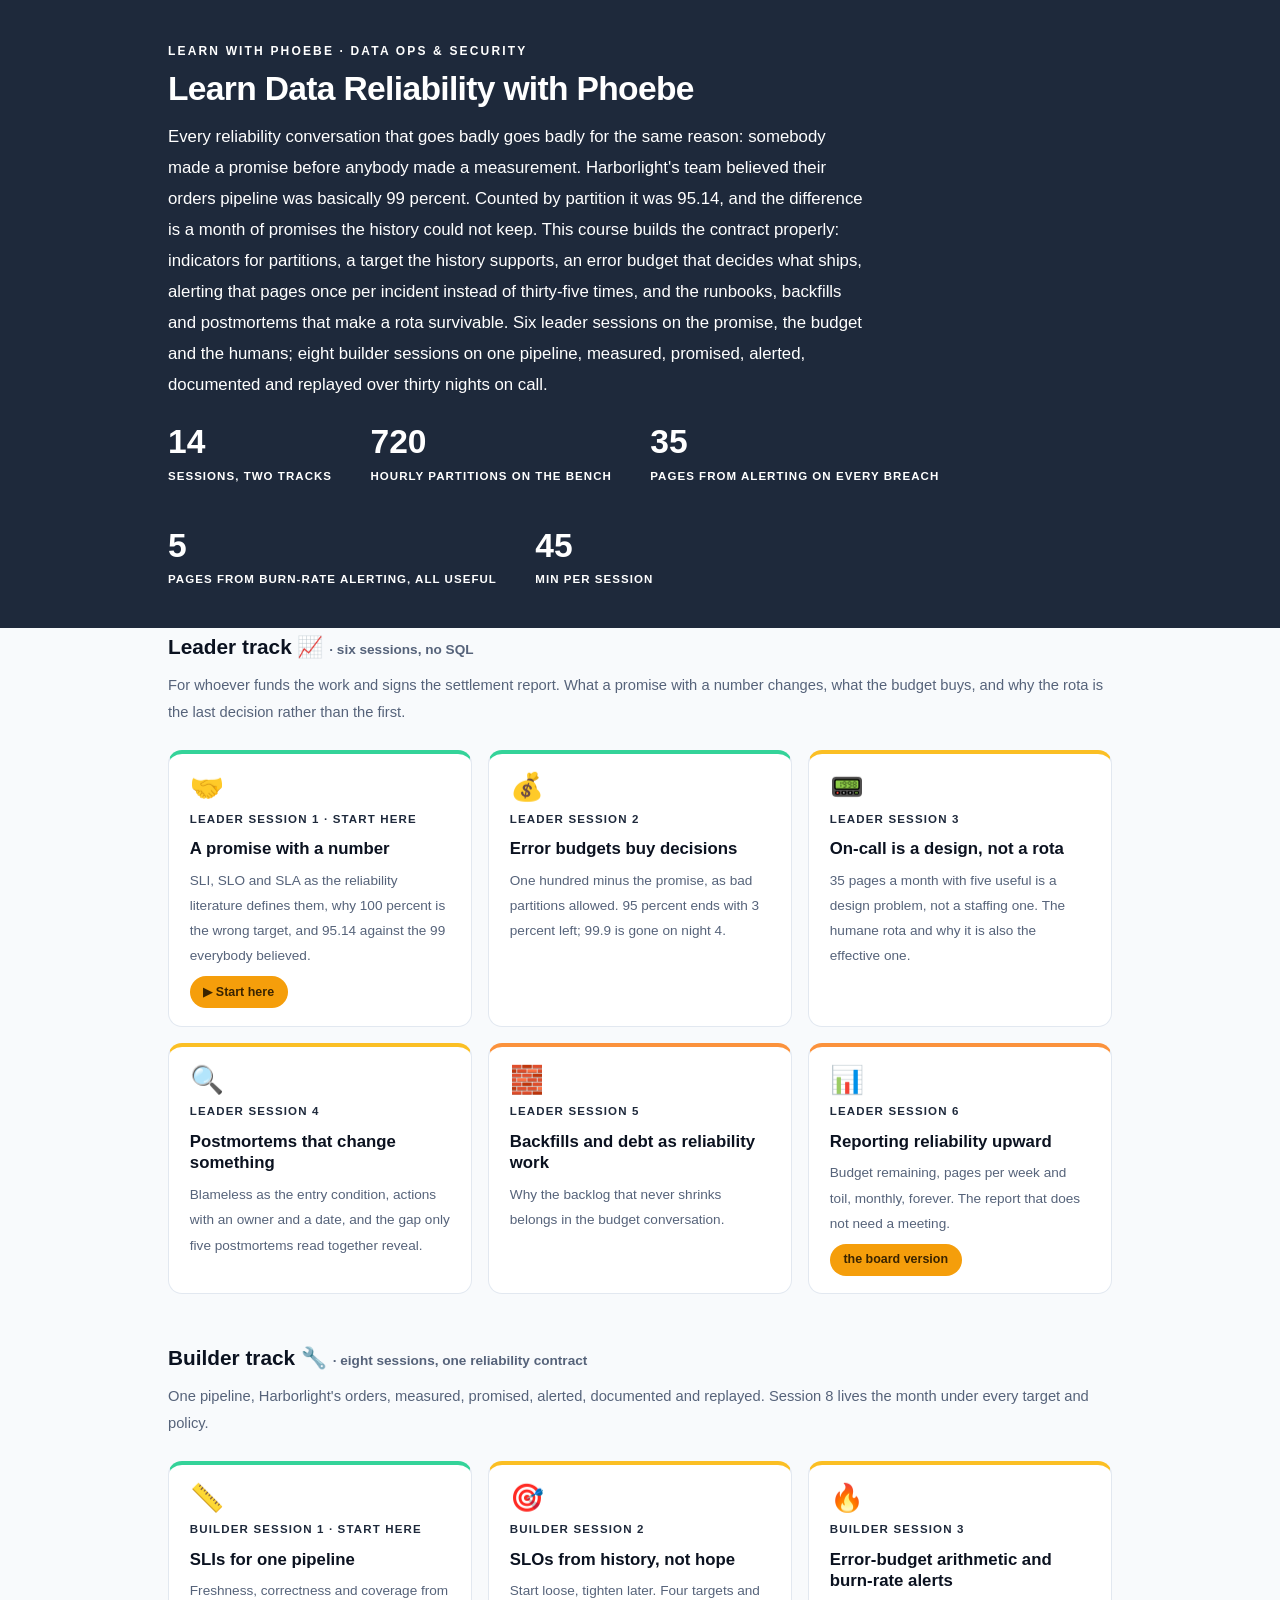
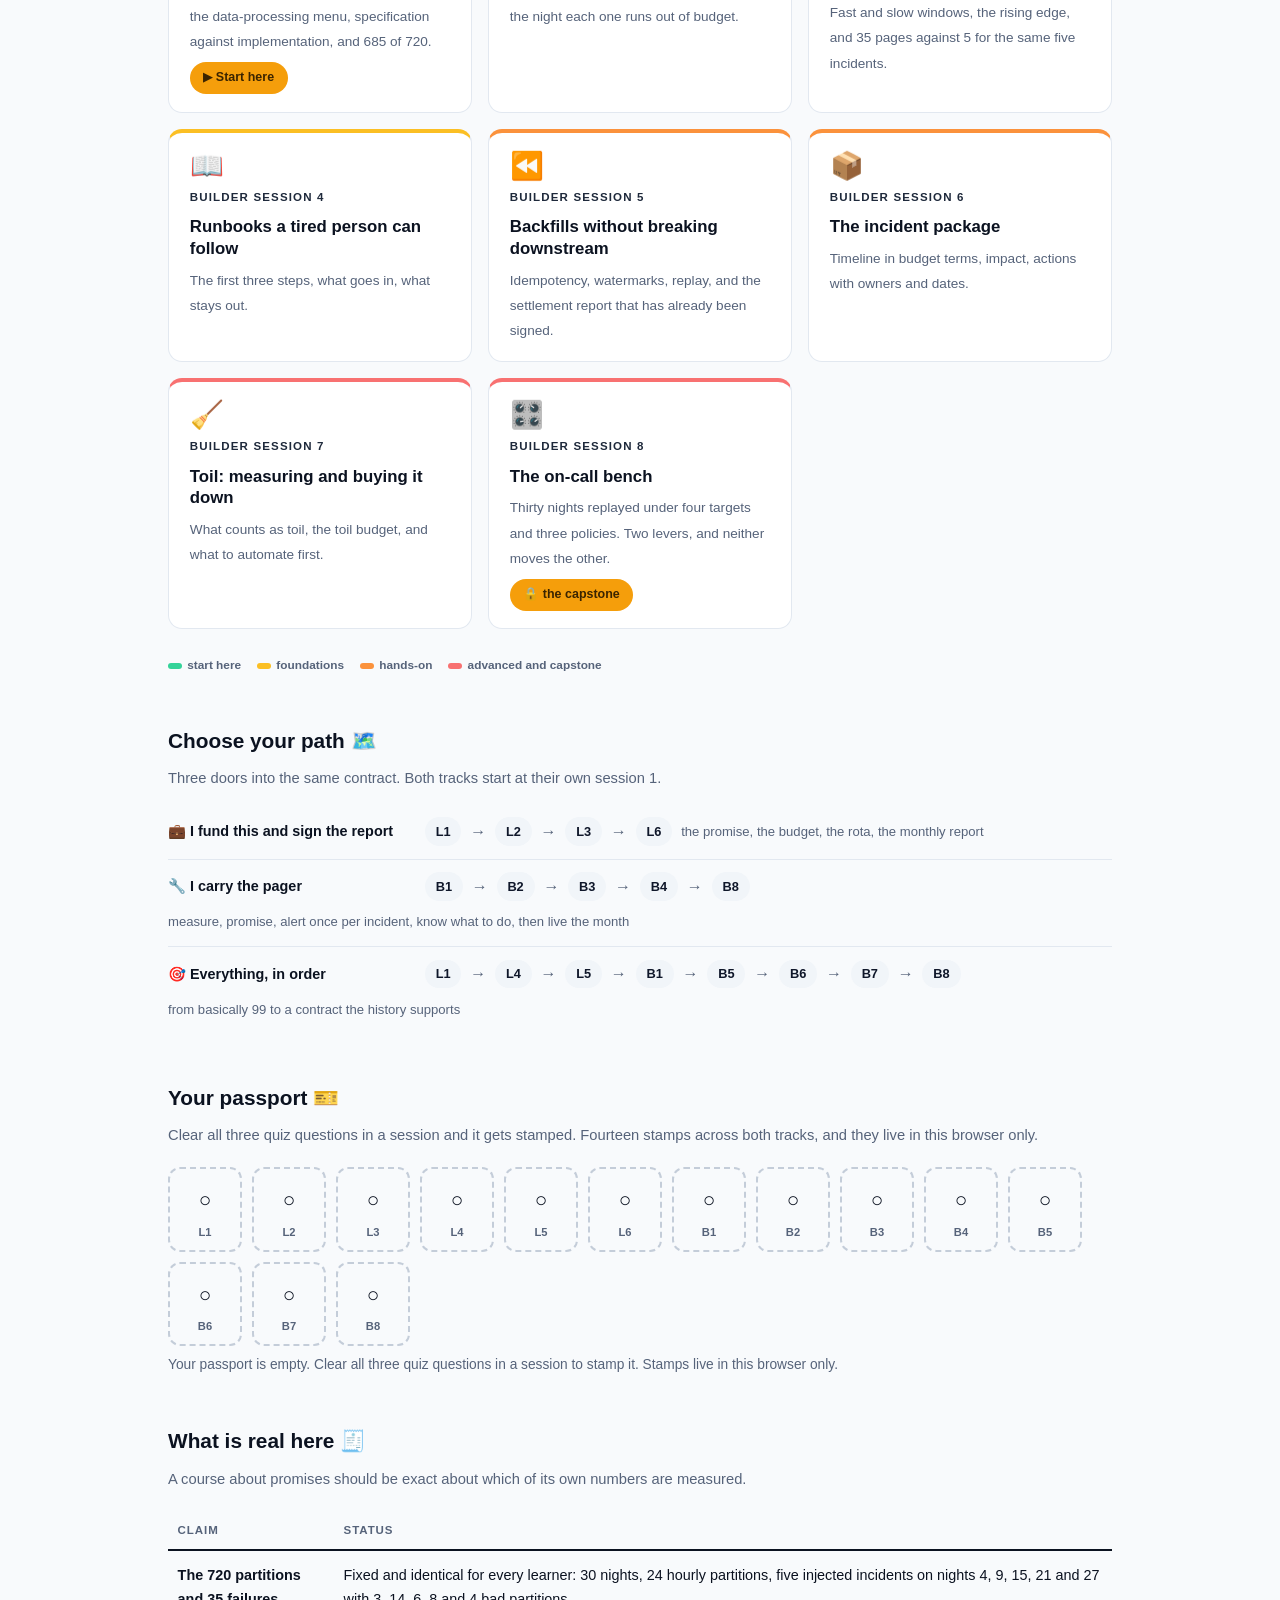
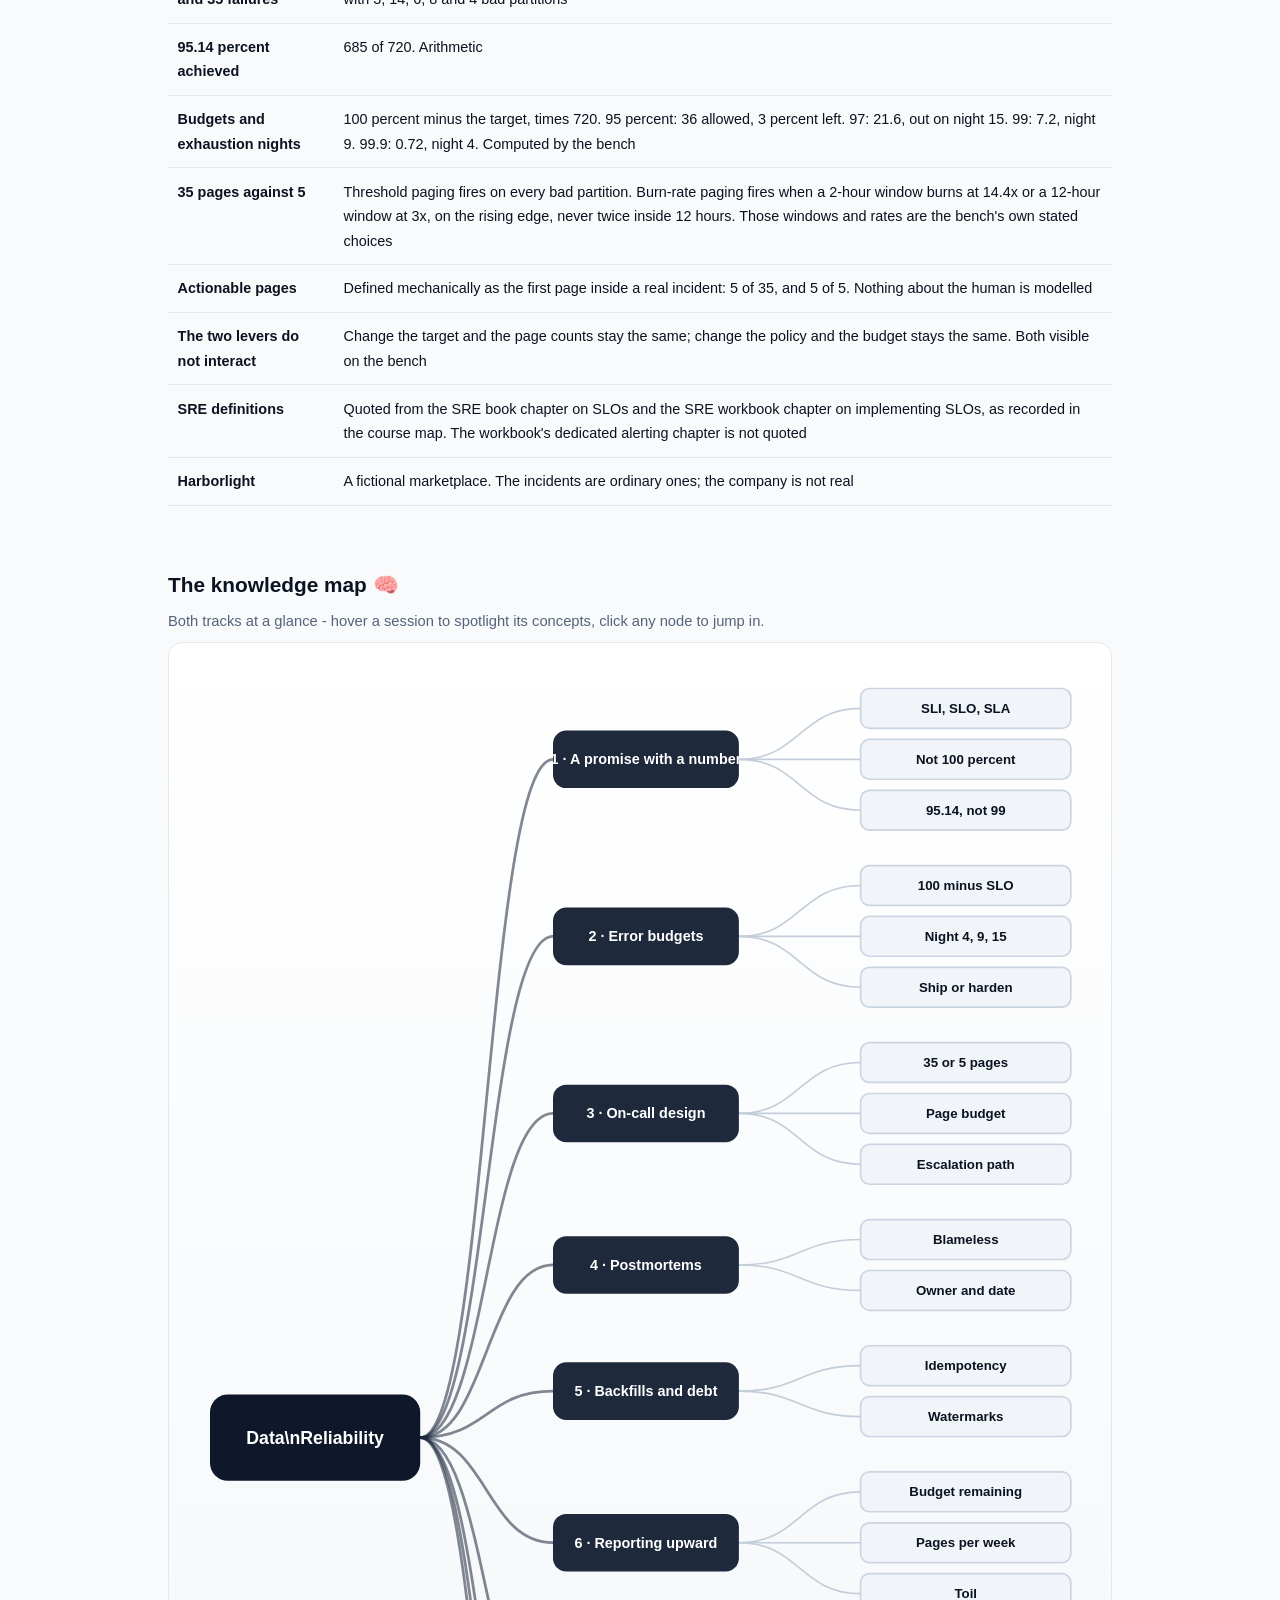
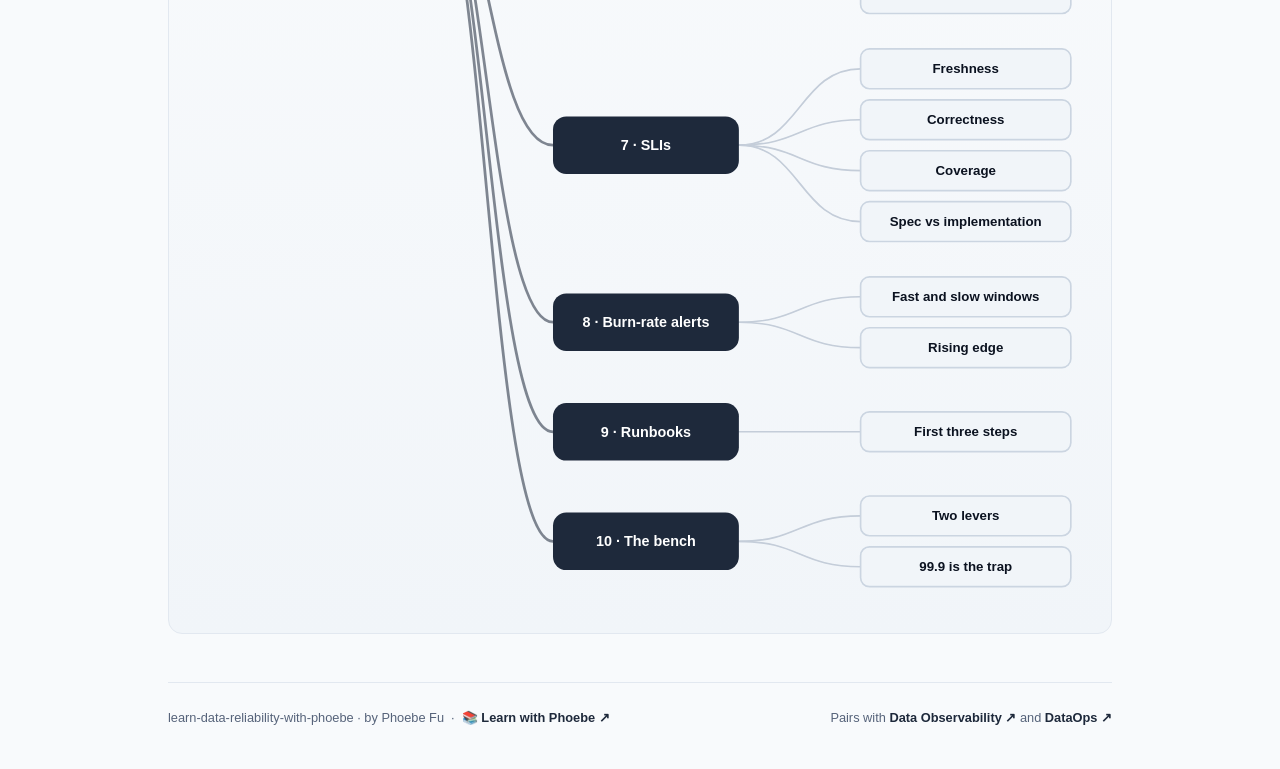
==== commit d4a0a9e9: "Light surfaces everywhere: lightbox, cheat panel, code boxes; contrast and phone-width fixes Every d" ====
--- a/index.html
+++ b/index.html
@@ -17,12 +17,12 @@
 <meta name="twitter:image" content="https://phoebefu6.github.io/learn-data-reliability-with-phoebe/assets/og-cover.png">
 <!-- social:end -->
 <title>Learn Data Reliability with Phoebe</title>
-<link rel="stylesheet" href="assets/style.css?v=1">
+<link rel="stylesheet" href="assets/style.css?v=21">
 <style>
 
   .stats-row { display: flex; gap: 2.4rem; margin-top: 1.5rem; flex-wrap: wrap; }
   .stat b { display: block; font-size: 2.1rem; font-weight: 800; line-height: 1.05; font-variant-numeric: tabular-nums; }
-  .stat span { font-size: .72rem; opacity: .85; text-transform: uppercase; letter-spacing: .09em; font-weight: 600; }
+  .stat span { font-size: .72rem; opacity: 1; text-transform: uppercase; letter-spacing: .09em; font-weight: 600; }
 
   .course-grid { display: grid; grid-template-columns: repeat(auto-fit, minmax(17rem, 1fr)); gap: 1rem; margin-top: 1.5rem; }
   .course-card {
@@ -55,9 +55,9 @@
   .path { display: flex; gap: .55rem; align-items: center; padding: .75rem 0; border-bottom: .5px solid var(--hairline); flex-wrap: wrap; }
   .path:last-child { border-bottom: none; }
   .path b { min-width: 15.5rem; font-size: .9rem; }
-  .path .pstep { background: var(--indigo-50); color: var(--indigo); border-radius: 999px; padding: .16rem .68rem; font-weight: 700; font-size: .8rem; text-decoration: none; transition: all .12s ease; }
+  .path .pstep { background: var(--indigo-50); color: var(--indigo-deep); border-radius: 999px; padding: .16rem .68rem; font-weight: 700; font-size: .8rem; text-decoration: none; transition: all .12s ease; }
   .path .pstep:hover { background: var(--indigo); color: #fff; }
-  .path .parr { color: var(--faint); font-weight: 700; }
+  .path .parr { color: var(--muted); font-weight: 700; }
 
   .mm-section { margin-top: 1.6rem; }
   .mm-section h2 { font-size: 1.3rem; font-weight: 800; margin-bottom: .2rem; }
@@ -459,7 +459,7 @@
   ]
 };
 </script>
-<script src="assets/app.js?v=1"></script>
+<script src="assets/app.js?v=21"></script>
 <script src="assets/mindmap.js?v=1"></script>
 </body>
 </html>
--- a/assets/style.css
+++ b/assets/style.css
@@ -3,6 +3,8 @@
    (CSS var names still read --indigo/--amber; they hold SQL-blue values.) */
 
 :root {
+  --faint-text: #566B86;
+  --fill-solid: #9E6506;
   --indigo: #1E293B;
   --indigo-deep: #0F172A;
   --indigo-mid: #94A3B8;
@@ -16,8 +18,8 @@
   --amber-ink: #3A2400;
   --amber-50: #FEF3C7;
   --paper: #F8FAFC;
-  --code-bg: #0F172A;
-  --code-ink: #E2E8F0;
+  --code-bg: #F1F5F9;
+  --code-ink: #0B1220;
   --radius: 14px;
 }
 
@@ -47,7 +49,7 @@
   font-size: .75rem;
   letter-spacing: .18em;
   text-transform: uppercase;
-  opacity: .85;
+  opacity: 1;
   font-weight: 600;
 }
 .masthead h1 {
@@ -58,7 +60,7 @@
   letter-spacing: -.02em;
 }
 .masthead h1 .accent { color: inherit; }
-.masthead .sub { font-size: 1.05rem; opacity: .92; max-width: 44rem; }
+.masthead .sub { font-size: 1.05rem; opacity: 1; max-width: 44rem; }
 
 .chip-row { display: flex; flex-wrap: wrap; gap: .5rem; margin-top: 1.1rem; }
 .chip {
@@ -72,7 +74,7 @@
   white-space: nowrap;
 }
 .chip.level { background: #fff; color: var(--indigo); }
-.chip.audience { background: rgba(255,255,255,.16); color: #fff; border: 1px solid rgba(255,255,255,.35); }
+.chip.audience { background: rgba(255,255,255,.08); color: #fff; border: 1px solid rgba(255,255,255,.35); }
 .chip.time { background: var(--ink); color: #fff; font-variant-numeric: tabular-nums; }
 
 
@@ -86,8 +88,9 @@
   border-bottom: 1px solid var(--hairline);
   padding: .55rem 0;
 }
-.toolbar .wrap { display: flex; align-items: center; gap: .6rem; }
-.toolbar .crumb { font-size: .8rem; color: var(--muted); font-weight: 600; margin-right: auto; }
+.toolbar .wrap { display: flex; align-items: center; gap: .5rem; flex-wrap: nowrap; }
+.toolbar .crumb { font-size: .8rem; color: var(--muted); font-weight: 600; margin-right: auto; min-width: 0; white-space: nowrap; overflow: hidden; text-overflow: ellipsis; }
+.toolbar .btn { white-space: nowrap; flex: none; padding: .38rem .8rem; font-size: .78rem; line-height: 1.2; }
 .toolbar .crumb a { color: var(--indigo); text-decoration: none; }
 .btn {
   border: 1px solid var(--hairline);
@@ -208,7 +211,7 @@
 .pill.light { background: var(--indigo-50); color: var(--indigo); }
 .pill.inkpill { background: var(--ink); color: #fff; }
 .pill.amber, .pill.peach { background: var(--amber); color: var(--amber-ink); }
-.pill.bare { color: var(--faint); }
+.pill.bare { color: var(--muted); }
 
 /* ---------- 4D grid ---------- */
 .grid-2 { display: grid; grid-template-columns: repeat(auto-fit, minmax(15rem, 1fr)); gap: .8rem; margin: .5rem 0 1rem; }
@@ -237,10 +240,11 @@
 table.clean td:first-child { font-weight: 600; }
 
 /* ---------- prompt boxes ---------- */
-.prompt-box {
+.prompt-box{
   position: relative;
-  background: var(--code-bg);
-  color: var(--code-ink);
+  background: #F1F5F9;
+  border: 1px solid #E2E8F0;
+  color: #0B1220;
   border-radius: var(--radius);
   padding: 1.1rem 1.2rem;
   margin: 1rem 0 1.2rem;
@@ -250,12 +254,12 @@
   white-space: pre-wrap;
   word-break: break-word;
 }
-.prompt-box .label {
+.prompt-box .label{
   position: absolute;
   top: -0.7rem;
   left: 1rem;
-  background: var(--indigo);
-  color: #fff;
+  background: #1E293B;
+  color: #FFFFFF;
   font-family: "Inter", -apple-system, sans-serif;
   font-size: .68rem;
   font-weight: 700;
@@ -266,13 +270,13 @@
 }
 .prompt-box.bad .label { background: var(--faint); color: var(--ink); }
 .prompt-box.good .label { background: var(--amber); color: var(--amber-ink); }
-.copy-btn {
+.copy-btn{
   position: absolute;
   top: .7rem;
   right: .7rem;
-  background: rgba(255,255,255,.1);
-  border: 1px solid rgba(255,255,255,.25);
-  color: #fff;
+  background: #FFFFFF;
+  border: 1px solid #E2E8F0;
+  color: #0B1220;
   border-radius: 999px;
   padding: .25rem .8rem;
   font-size: .72rem;
@@ -281,17 +285,21 @@
   font-family: "Inter", -apple-system, sans-serif;
   transition: background .15s ease;
 }
-.copy-btn:hover { background: rgba(255,255,255,.22); }
+.copy-btn:hover { background: #E2E8F0; }
 .copy-btn.copied { background: var(--amber); border-color: var(--amber); color: var(--amber-ink); }
 
 /* ---------- demo steps ---------- */
 .steps { counter-reset: step; margin: .6rem 0 1rem; }
 .step {
-  display: flex;
-  gap: .9rem;
+  display: grid;
+  grid-template-columns: max-content minmax(0, 1fr);
+  column-gap: .9rem;
+  row-gap: .2rem;
   padding: .85rem 0;
   border-bottom: .5px solid var(--hairline);
 }
+.step > * { grid-column: 2; min-width: 0; }
+.step > .prompt-box { margin: .8rem 0 .4rem; }
 .step:last-child { border-bottom: none; }
 .step::before {
   counter-increment: step;
@@ -367,11 +375,11 @@
   gap: .4rem;
 }
 
-.lightbox {
+.lightbox{
   position: fixed;
   inset: 0;
   z-index: 100;
-  background: rgba(17,24,39,.9);
+  background: rgba(248,250,252,.97);
   display: none;
   align-items: center;
   justify-content: center;
@@ -379,8 +387,10 @@
   cursor: zoom-out;
 }
 .lightbox.open { display: flex; }
-.lightbox .inner {
+.lightbox .inner{
   background: #fff;
+  border: 1px solid #E2E8F0;
+  box-shadow: 0 10px 40px rgba(11,18,32,.14);
   border-radius: var(--radius);
   padding: 2rem;
   max-width: 94vw;
@@ -388,13 +398,12 @@
   overflow: auto;
 }
 .lightbox .inner svg, .lightbox .inner img { width: min(88vw, 70rem); height: auto; }
-.lightbox .close-hint {
+.lightbox .close-hint{
   position: fixed;
   top: 1rem; right: 1.4rem;
-  color: #fff;
+  color: #0B1220;
   font-size: .8rem;
   font-weight: 600;
-  opacity: .8;
 }
 
 /* ---------- courses covered ---------- */
@@ -413,19 +422,20 @@
 .covered-row .note { margin-left: auto; color: var(--muted); font-size: .78rem; text-align: right; }
 
 /* ---------- cheat sheet footer ---------- */
-.cheat {
-  background: var(--ink);
-  color: #fff;
+.cheat{
+  background: #F1F5F9;
+  border: 1px solid #E2E8F0;
+  color: #0B1220;
   border-radius: var(--radius);
   padding: 1.6rem 1.6rem 1.3rem;
   margin-top: 3rem;
 }
 .cheat h3 { font-size: 1.1rem; margin-bottom: 1rem; }
-.cheat h3 span { color: var(--indigo-soft); }
+.cheat h3 span { color: #1E293B; }
 .cheat .grid-2 { gap: 1rem; }
 .cheat .cheat-item { border-left: 3px solid var(--indigo-mid); padding-left: .8rem; }
-.cheat .cheat-item b { display: block; font-size: .85rem; color: var(--indigo-soft); }
-.cheat .cheat-item span { font-size: .82rem; opacity: .85; }
+.cheat .cheat-item b { display: block; font-size: .85rem; color: #0F172A; }
+.cheat .cheat-item span { font-size: .82rem; color: #56637A; }
 
 footer.pagefoot {
   border-top: 1px solid var(--hairline);
@@ -520,7 +530,7 @@
   margin-top: 1.1rem;
   flex-wrap: wrap;
 }
-.journey .jlabel { font-size: .7rem; font-weight: 700; text-transform: uppercase; letter-spacing: .09em; opacity: .8; margin-right: .3rem; }
+.journey .jlabel { font-size: .7rem; font-weight: 700; text-transform: uppercase; letter-spacing: .09em; opacity: 1; margin-right: .3rem; }
 .journey a {
   width: 1.7rem; height: 1.7rem;
   border-radius: 999px;
@@ -795,7 +805,10 @@
   /* 44px tap targets */
   details.card summary { min-height: 44px; }
   .qopt { min-height: 44px; display: flex; align-items: center; padding: .7rem .9rem; }
-  .toolbar .btn, .pagefoot a { min-height: 44px; display: inline-flex; align-items: center; }
+  .toolbar .btn, .pagefoot a { min-height: 44px; display: inline-flex; align-items: center; justify-content: center; }
+  .toolbar .crumb, .toolbar #zoom-toggle { display: none; }
+  .toolbar .btn { flex: 1 1 0; padding: .3rem .4rem; font-size: .72rem; }
+  table.clean { display: block; overflow-x: auto; -webkit-overflow-scrolling: touch; }
 }
 
 @media (max-width: 640px) {
@@ -1115,7 +1128,7 @@
   transition: all .18s ease;
 }
 .pp-stamp:hover { border-color: var(--indigo-soft); }
-.pp-stamp i { font-size: 1.3rem; font-style: normal; opacity: .35; }
+.pp-stamp i { font-size: 1.3rem; font-style: normal; opacity: 1; }
 .pp-stamp b { font: 800 0.7rem Inter, sans-serif; }
 .pp-stamp.got {
   border-style: solid; border-color: var(--indigo);
@@ -1179,7 +1192,7 @@
 .dh-track { display: flex; flex-wrap: wrap; gap: 3px; }
 .dh-cell { font: 700 0.66rem ui-monospace, Menlo, monospace; padding: 3px 6px; border-radius: 5px;
   background: var(--indigo-50); color: var(--indigo-deep); transition: all .1s linear; }
-.dh-cell.rest { background: var(--paper); color: var(--faint); }
+.dh-cell.rest { background: var(--paper); color: var(--faint-text); }
 .dh-cell.now { background: var(--amber); color: var(--amber-ink); transform: scale(1.18); }
 .dh-panel { border: 1px solid var(--hairline); border-radius: var(--radius); background: #fff; overflow: hidden; }
 .dh-phead { display: flex; align-items: center; gap: 10px; flex-wrap: wrap;
@@ -1329,7 +1342,7 @@
 .hb-findings li:last-child { border-bottom: 0; }
 .hb-sev { font-size: .68rem; font-weight: 800; border-radius: 999px; padding: .1rem .45rem; white-space: nowrap; }
 .hb-s4 { background: #991B1B; color: #fff; }
-.hb-s3 { background: #F59E0B; color: #fff; }
+.hb-s3 { background: var(--fill-solid); color: #fff; }
 .hb-s2 { background: var(--amber-50); color: var(--amber-ink); }
 .hb-s1 { background: var(--indigo-50); color: var(--indigo-deep); }
 .hb-findings .hb-src { font-size: .72rem; color: var(--muted); white-space: nowrap; }
@@ -1348,7 +1361,8 @@
 
 /* contract validator */
 .ct-wrap { display: grid; grid-template-columns: 1fr 1fr; gap: .9rem; }
-.ct-wrap textarea { width: 100%; min-height: 15rem; font-family: ui-monospace, SFMono-Regular, "SF Mono", Menlo, Consolas, monospace; font-size: .8rem; line-height: 1.6; border: 1px solid var(--hairline); border-radius: 10px; padding: .6rem .7rem; background: var(--code-bg); color: var(--code-ink); resize: vertical; }
+.ct-wrap textarea{ width: 100%; min-height: 15rem; font-family: ui-monospace, SFMono-Regular, "SF Mono", Menlo, Consolas, monospace; font-size: .8rem; line-height: 1.6; border: 1px solid var(--hairline); border-radius: 10px; padding: .6rem .7rem; background: #F1F5F9;
+  border: 1px solid #E2E8F0; color: #0B1220; resize: vertical; }
 .ct-out { border: 1px solid var(--hairline); border-radius: 10px; padding: .6rem .7rem; background: var(--paper); font-size: .82rem; max-height: 22rem; overflow-y: auto; }
 .ct-group { margin-bottom: .7rem; }
 .ct-group b { display: block; font-size: .7rem; text-transform: uppercase; letter-spacing: .04em; color: var(--muted); margin-bottom: .25rem; }
@@ -1411,3 +1425,48 @@
 .rb-lg i.rb-c-page { background: var(--amber); }
 .rb-lg i.rb-c-out { background: #FEF2F2; border: 1px solid #991B1B; }
 .rb-notes { display: grid; gap: .6rem; }
+
+/* ---------- footer session nav ----------
+   .pagenav is also the fixed side-dot strip app.js builds, and that strip is
+   hidden below 74rem. The footer reuses the class, so without these overrides
+   the prev/next links render at 0x0 on every screen under 1184px. */
+.pagefoot .pagenav {
+  display: flex;
+  position: static; transform: none; right: auto; top: auto; z-index: auto;
+  flex-direction: row; align-items: center; justify-content: space-between;
+  gap: 1rem; flex-wrap: wrap; margin-top: .6rem;
+}
+.pagefoot .pagenav a {
+  width: auto; height: auto; border: 0; background: none; border-radius: 0;
+  display: inline; font-size: .85rem; font-weight: 700; color: var(--indigo);
+  text-decoration: none;
+}
+.pagefoot .pagenav a:hover { transform: none; text-decoration: underline; border-color: transparent; }
+.pagefoot .pagenav a.active { background: none; }
+.pagefoot .pagenav a .nlabel { display: none; }
+@media (max-width: 74rem) { .pagefoot .pagenav { display: flex; } }
+
+/* layout-patch-3: phone-width overflow (2026-10-10) */
+.sql-bar { flex-wrap: wrap; }
+@media (max-width: 480px) {
+  .covered-row { flex-wrap: wrap; }
+  .covered-row .note { margin-left: 0; text-align: left; flex-basis: 100%; }
+  details.card summary { flex-wrap: wrap; }
+  details.card summary .mini { white-space: normal; }
+  .wk, .sqlbox, .prompt-box, pre { max-width: 100%; overflow-x: auto; }
+  .mono, code, strong, .note { overflow-wrap: anywhere; }
+  select, input[type=range], label { max-width: 100%; }
+  canvas, svg, img { max-width: 100%; height: auto; }
+  .tree-kids, .tree-node-wrap, .tree-node, .rb-night, .al-row, .gd-field, .tl-row, .sl-row { max-width: 100%; overflow-x: auto; }
+  .tl-cols, .sl-cols, .bb-cols, .ev-cols, [class$="-cols"] { grid-template-columns: 1fr !important; display: grid; }
+  .tl-cols > *, .sl-cols > *, [class$="-cols"] > * { min-width: 0; max-width: 100%; }
+  .mono { white-space: normal; }
+  .er-w, .bb-lab, .tl-lev, .sl-lev { max-width: 100%; white-space: normal; }
+}
+/* contrast-patch-2b */
+.cheat a { color: var(--indigo-deep, var(--ink)); }
+.chip.audience { background: transparent; border-color: rgba(255,255,255,.55); }
+.masthead a, .masthead .sub a { color: #fff; text-decoration: underline; text-underline-offset: 2px; }
+.prompt-box b, .prompt-box strong { color: var(--indigo-deep, var(--ink)); }
+.prompt-box span, .prompt-box em, .prompt-box i { color: inherit; }
+.pp-stamp i { color: var(--ink); }
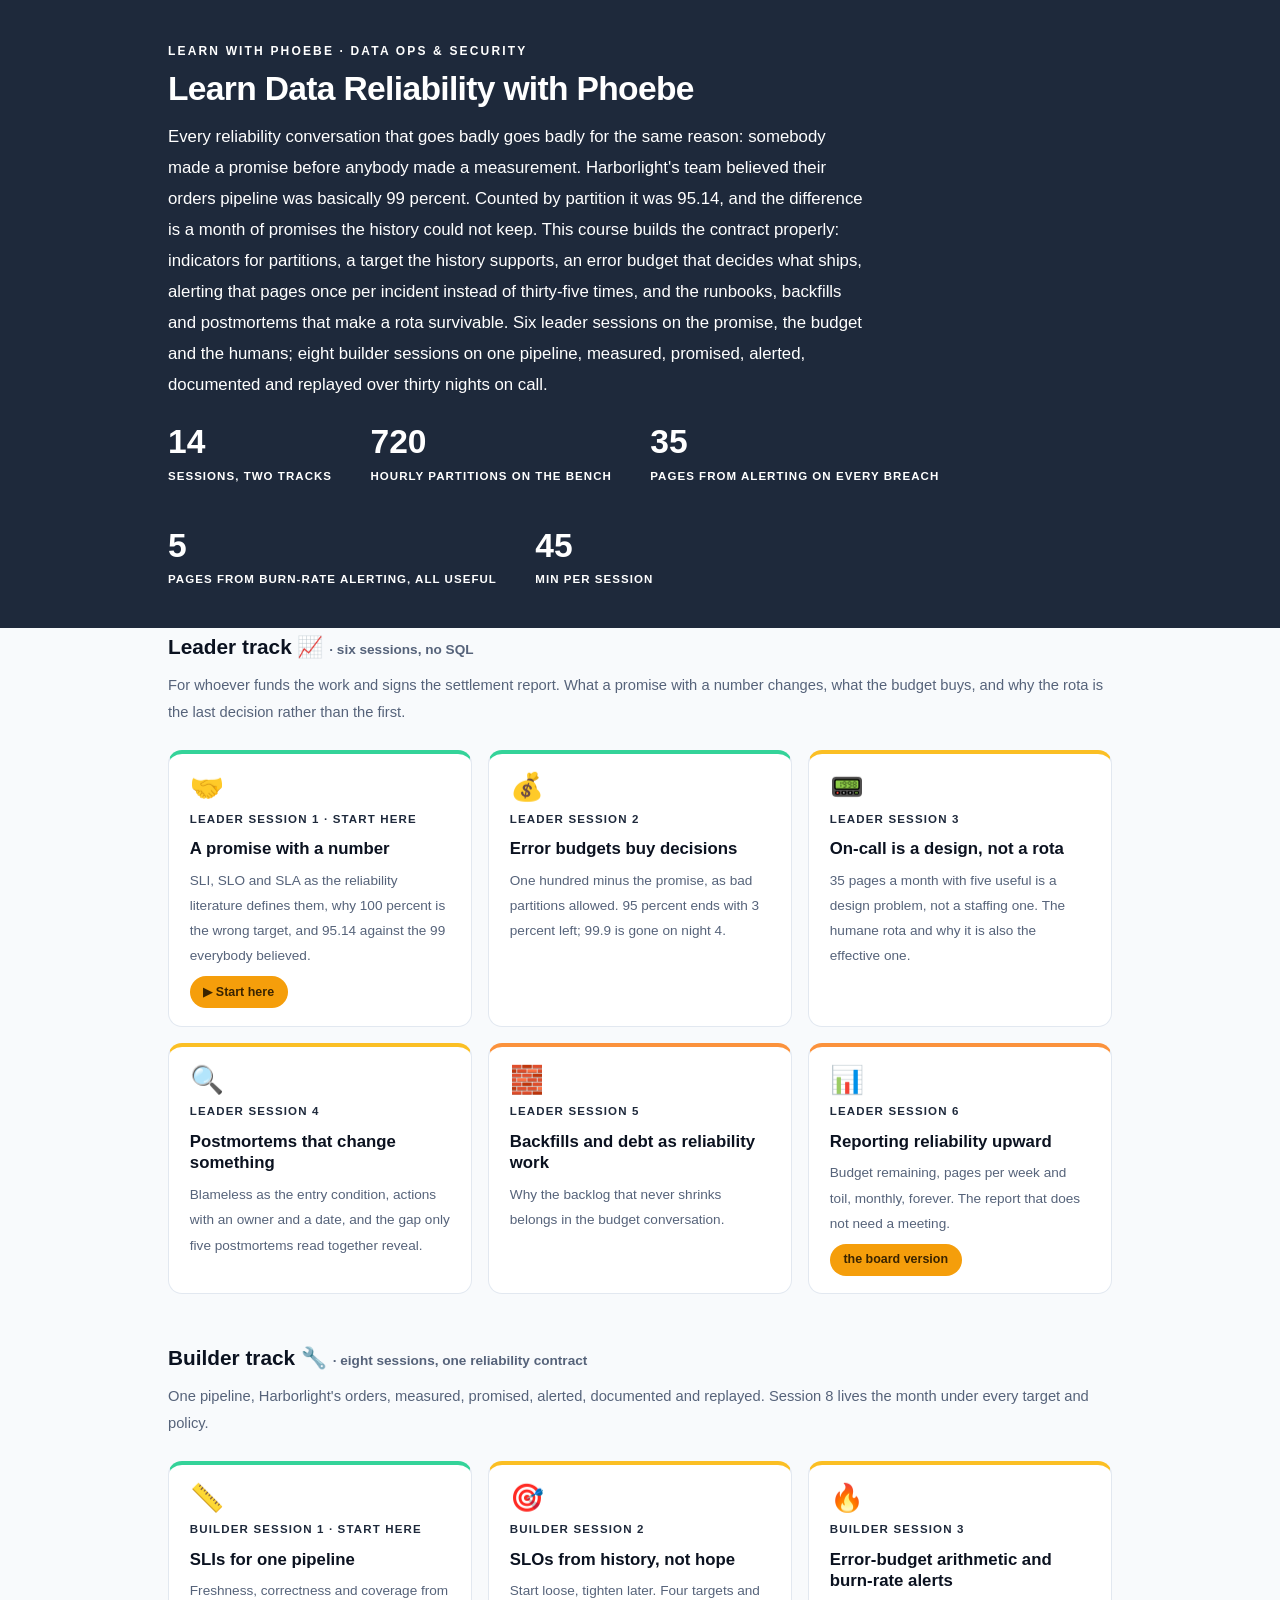
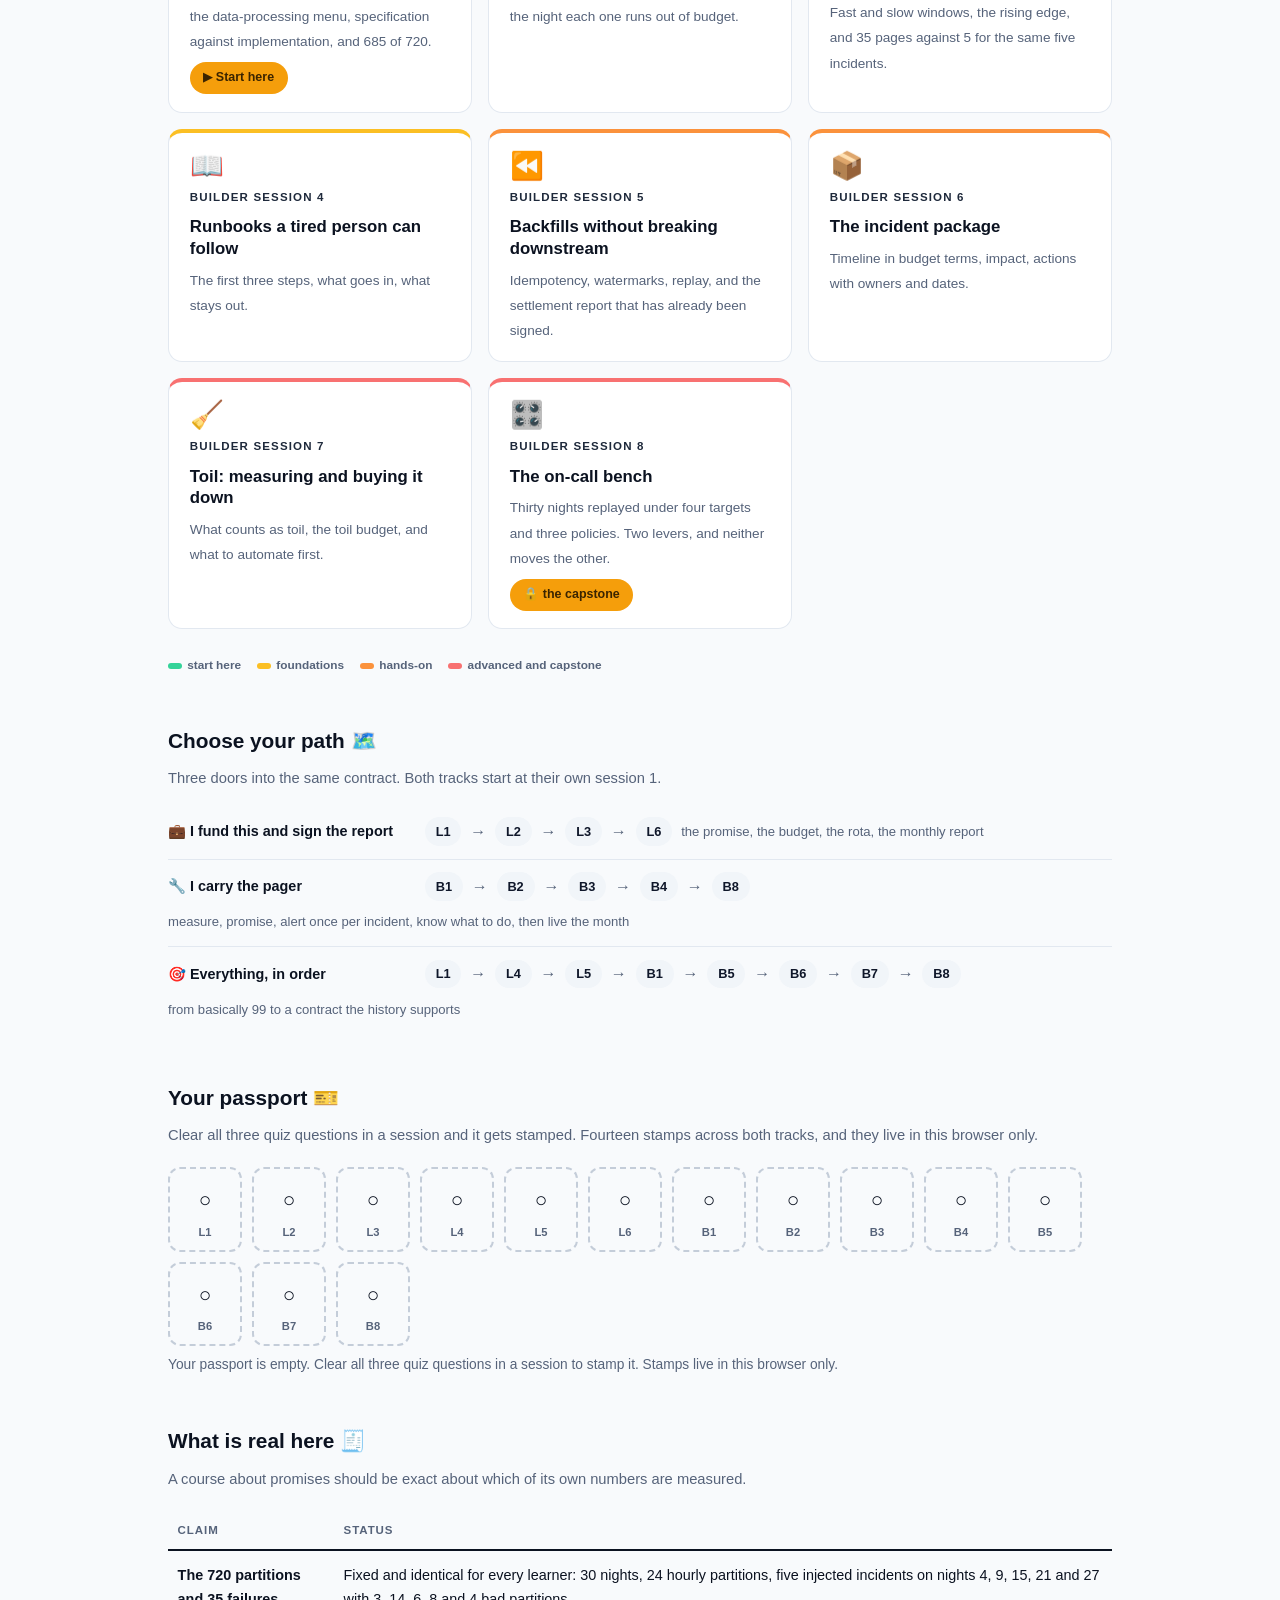
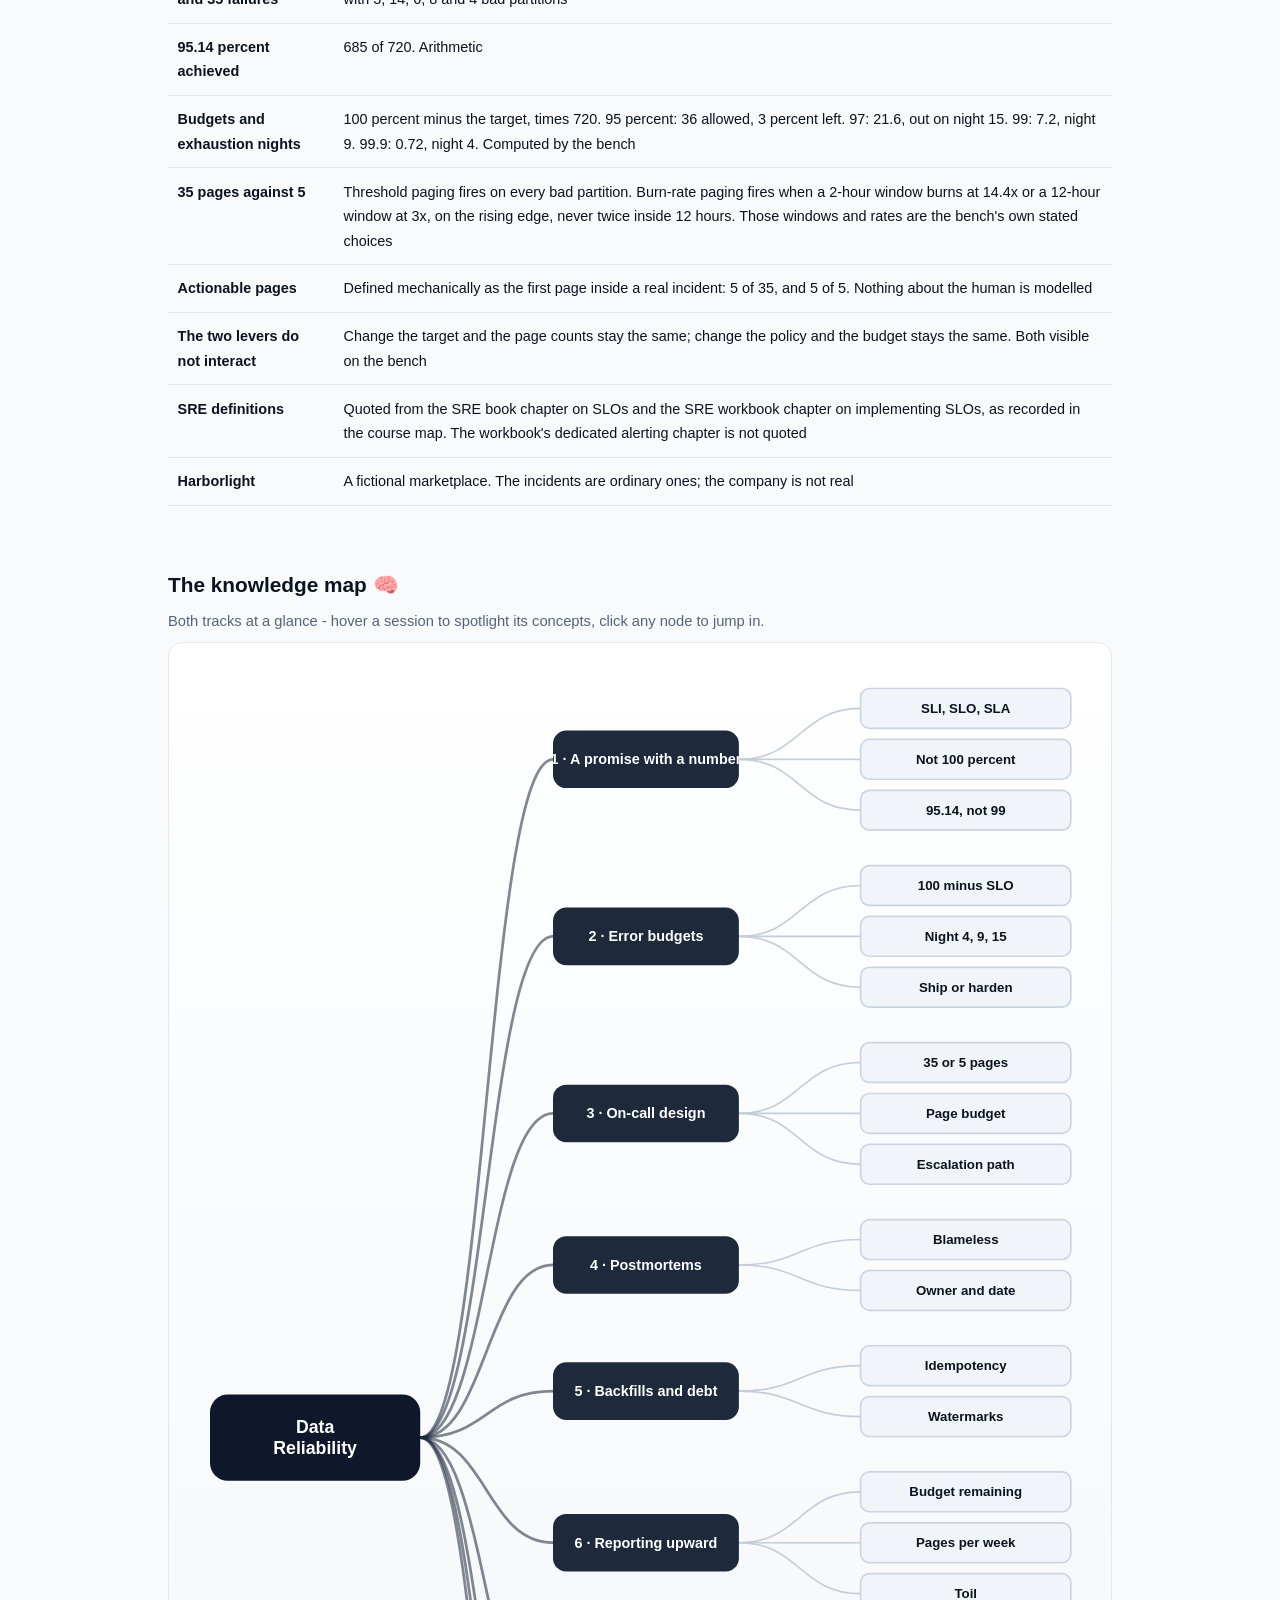
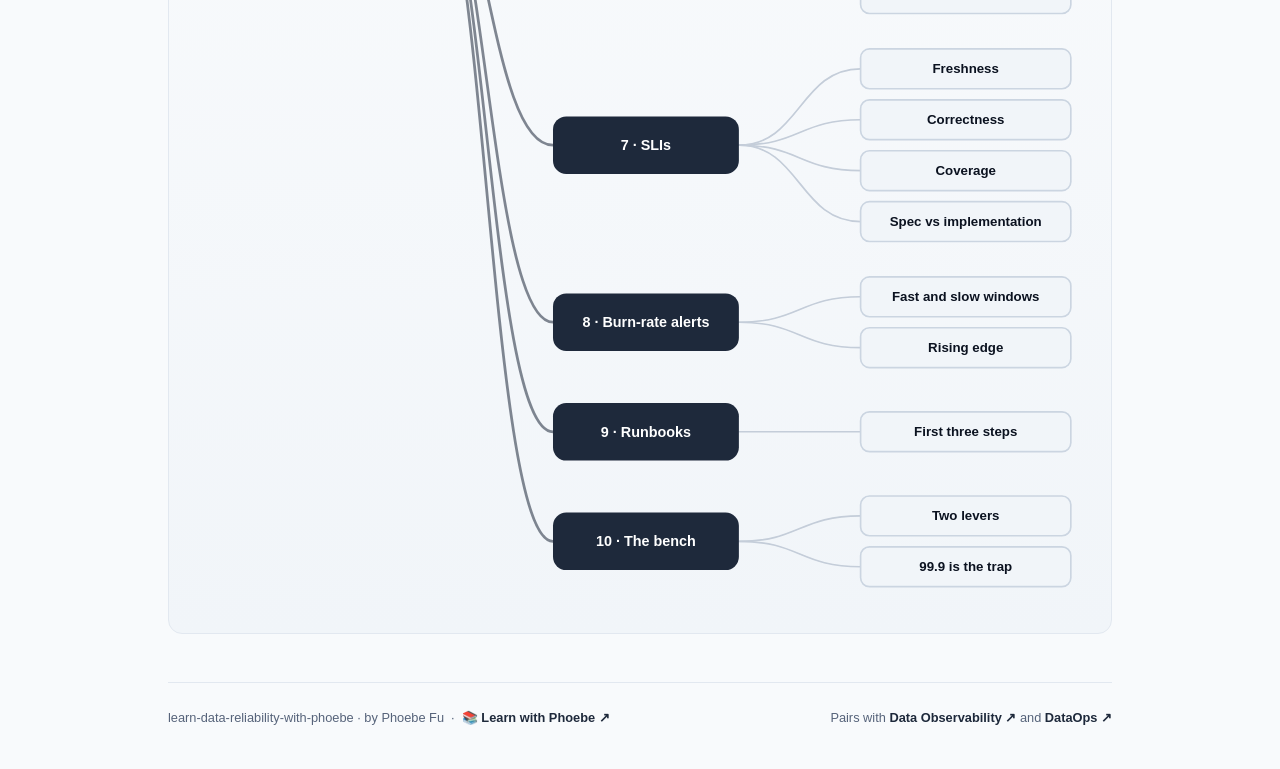
==== commit fd2bf643: "Fix clipped text found by clip-sweep - Wipe panes share one grid cell: the longer pane was cut off a" ====
--- a/index.html
+++ b/index.html
@@ -17,7 +17,7 @@
 <meta name="twitter:image" content="https://phoebefu6.github.io/learn-data-reliability-with-phoebe/assets/og-cover.png">
 <!-- social:end -->
 <title>Learn Data Reliability with Phoebe</title>
-<link rel="stylesheet" href="assets/style.css?v=21">
+<link rel="stylesheet" href="assets/style.css?v=24">
 <style>
 
   .stats-row { display: flex; gap: 2.4rem; margin-top: 1.5rem; flex-wrap: wrap; }
@@ -293,7 +293,7 @@
 
 <script>
 window.MINDMAP_DATA = {
-  "title": "Data\\nReliability",
+  "title": "Data\nReliability",
   "centerColor": "#0F172A",
   "sessions": [
     {
--- a/assets/style.css
+++ b/assets/style.css
@@ -1470,3 +1470,14 @@
 .prompt-box b, .prompt-box strong { color: var(--indigo-deep, var(--ink)); }
 .prompt-box span, .prompt-box em, .prompt-box i { color: inherit; }
 .pp-stamp i { color: var(--ink); }
+
+/* Prompt-box label sits inside the box (2026-10-12). Hanging it 0.7rem above the edge let any
+   overflow:auto parent cut it in half; in normal flow nothing can clip it. The right margin
+   keeps it clear of the Copy button; long labels wrap instead of running under it. */
+.prompt-box > .label{ position: static; display: table; margin: 0 5.2rem .55rem 0; white-space: normal; line-height: 1.45; }
+
+/* Wipe panes share one grid cell (2026-10-12): the taller pane sets the height. Pane B was
+   absolutely positioned over pane A, so a longer B was cut off at the bottom on phones. */
+.wipe-panes { display: grid; }
+.wipe-panes > .wipe-a, .wipe-panes > .wipe-b { grid-area: 1 / 1; }
+.wipe-panes > .wipe-b { position: relative; inset: auto; }
